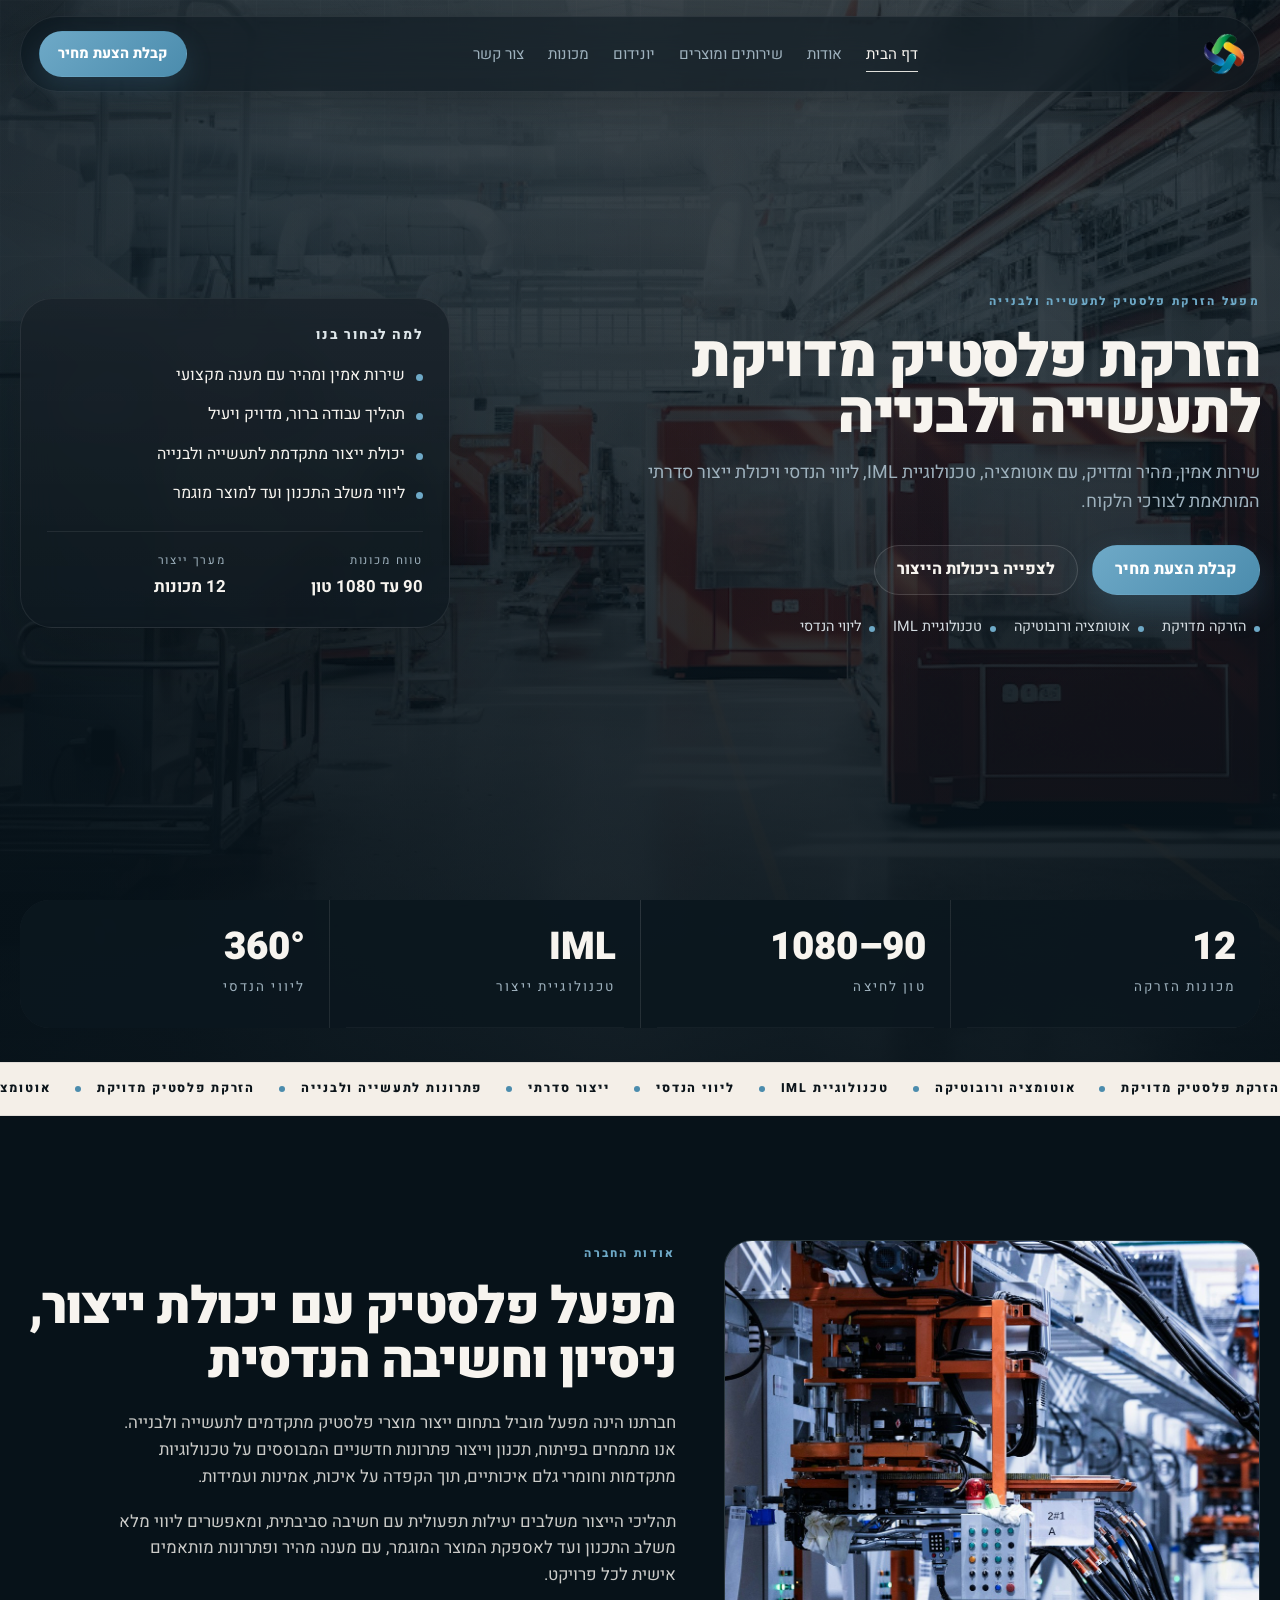
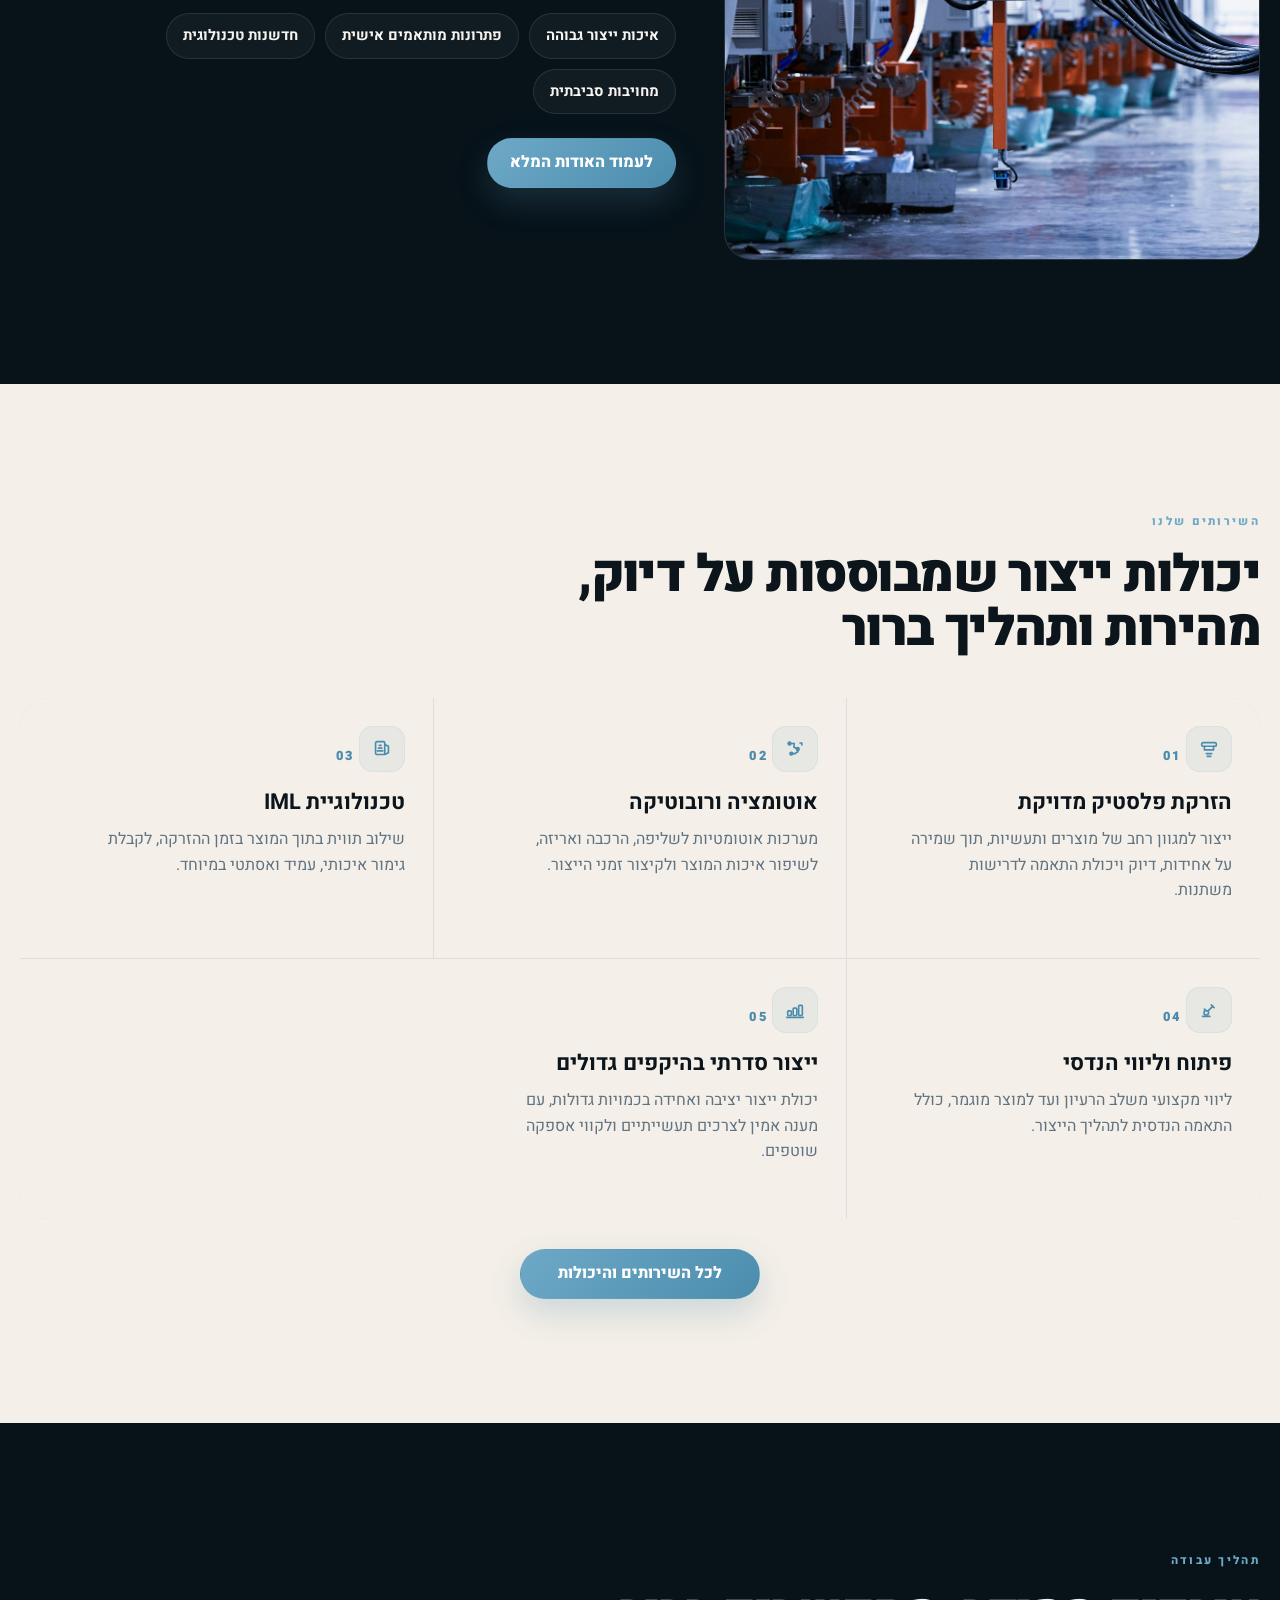
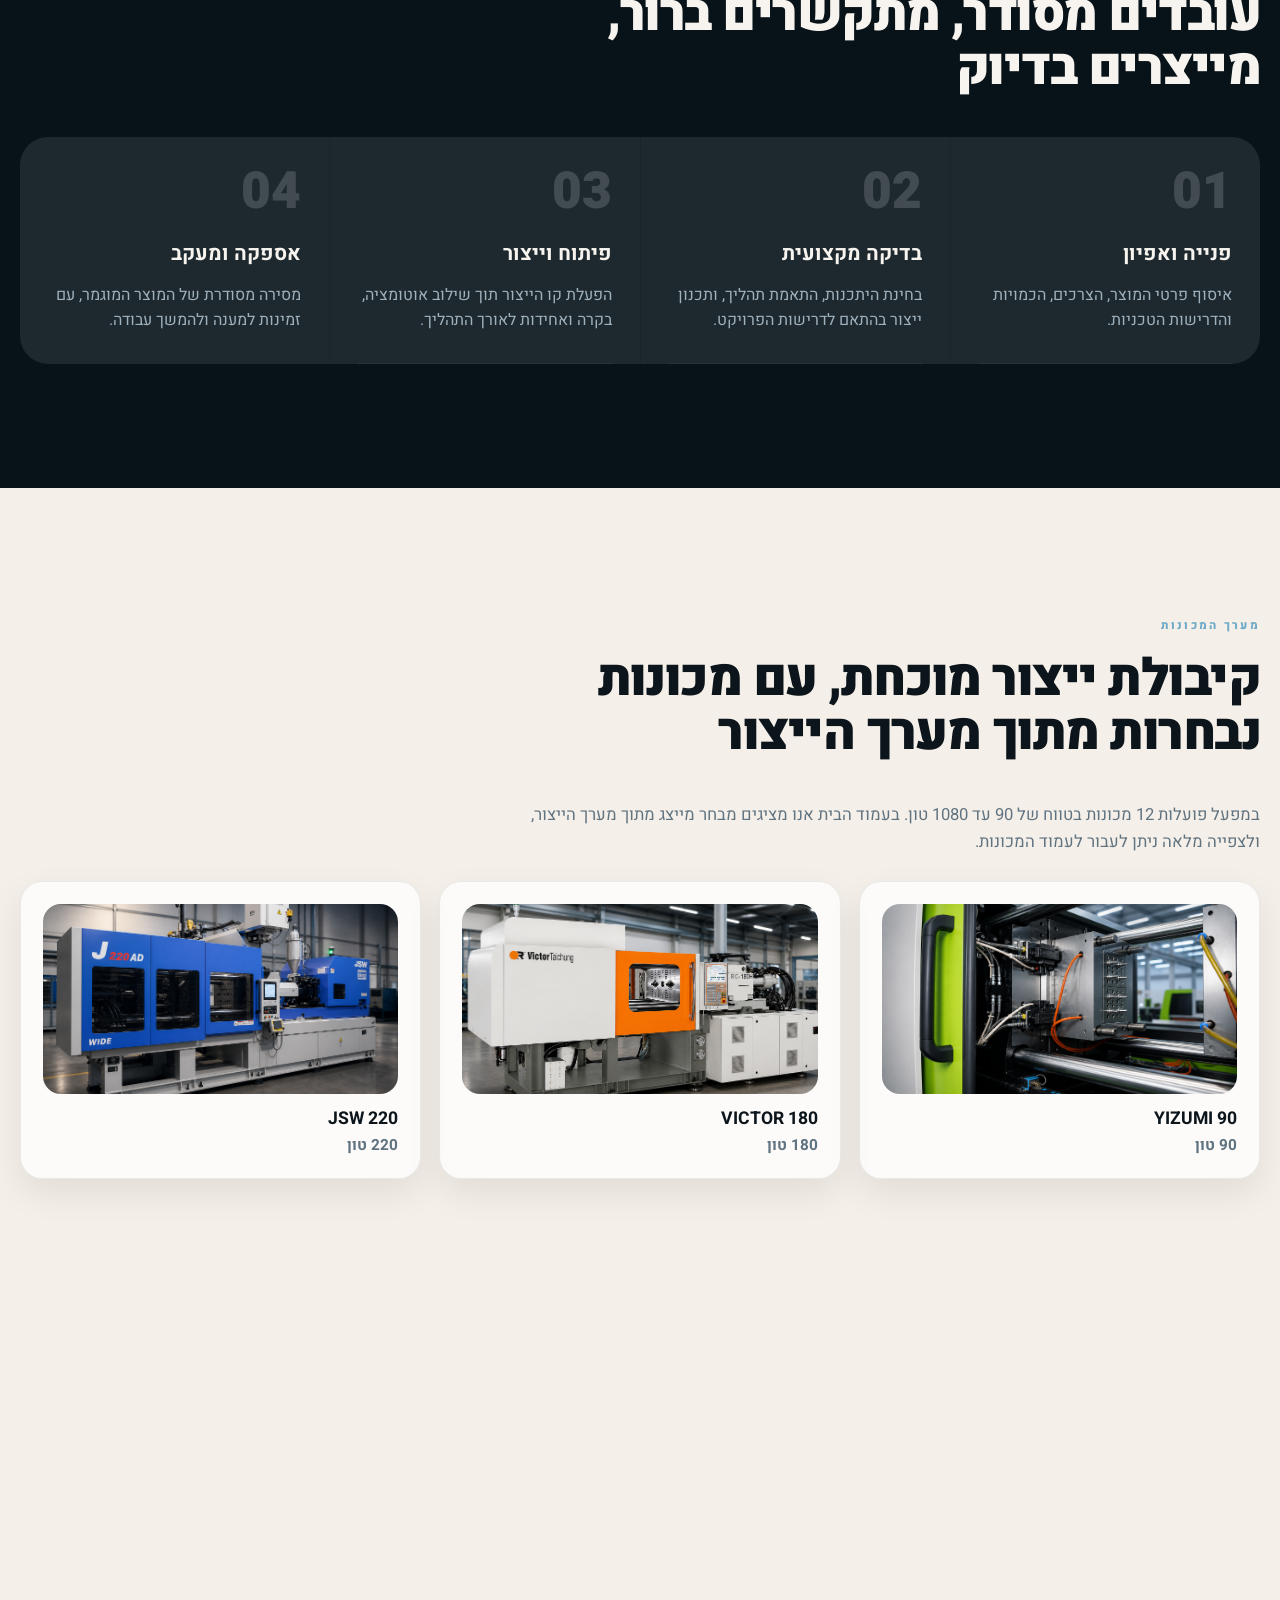
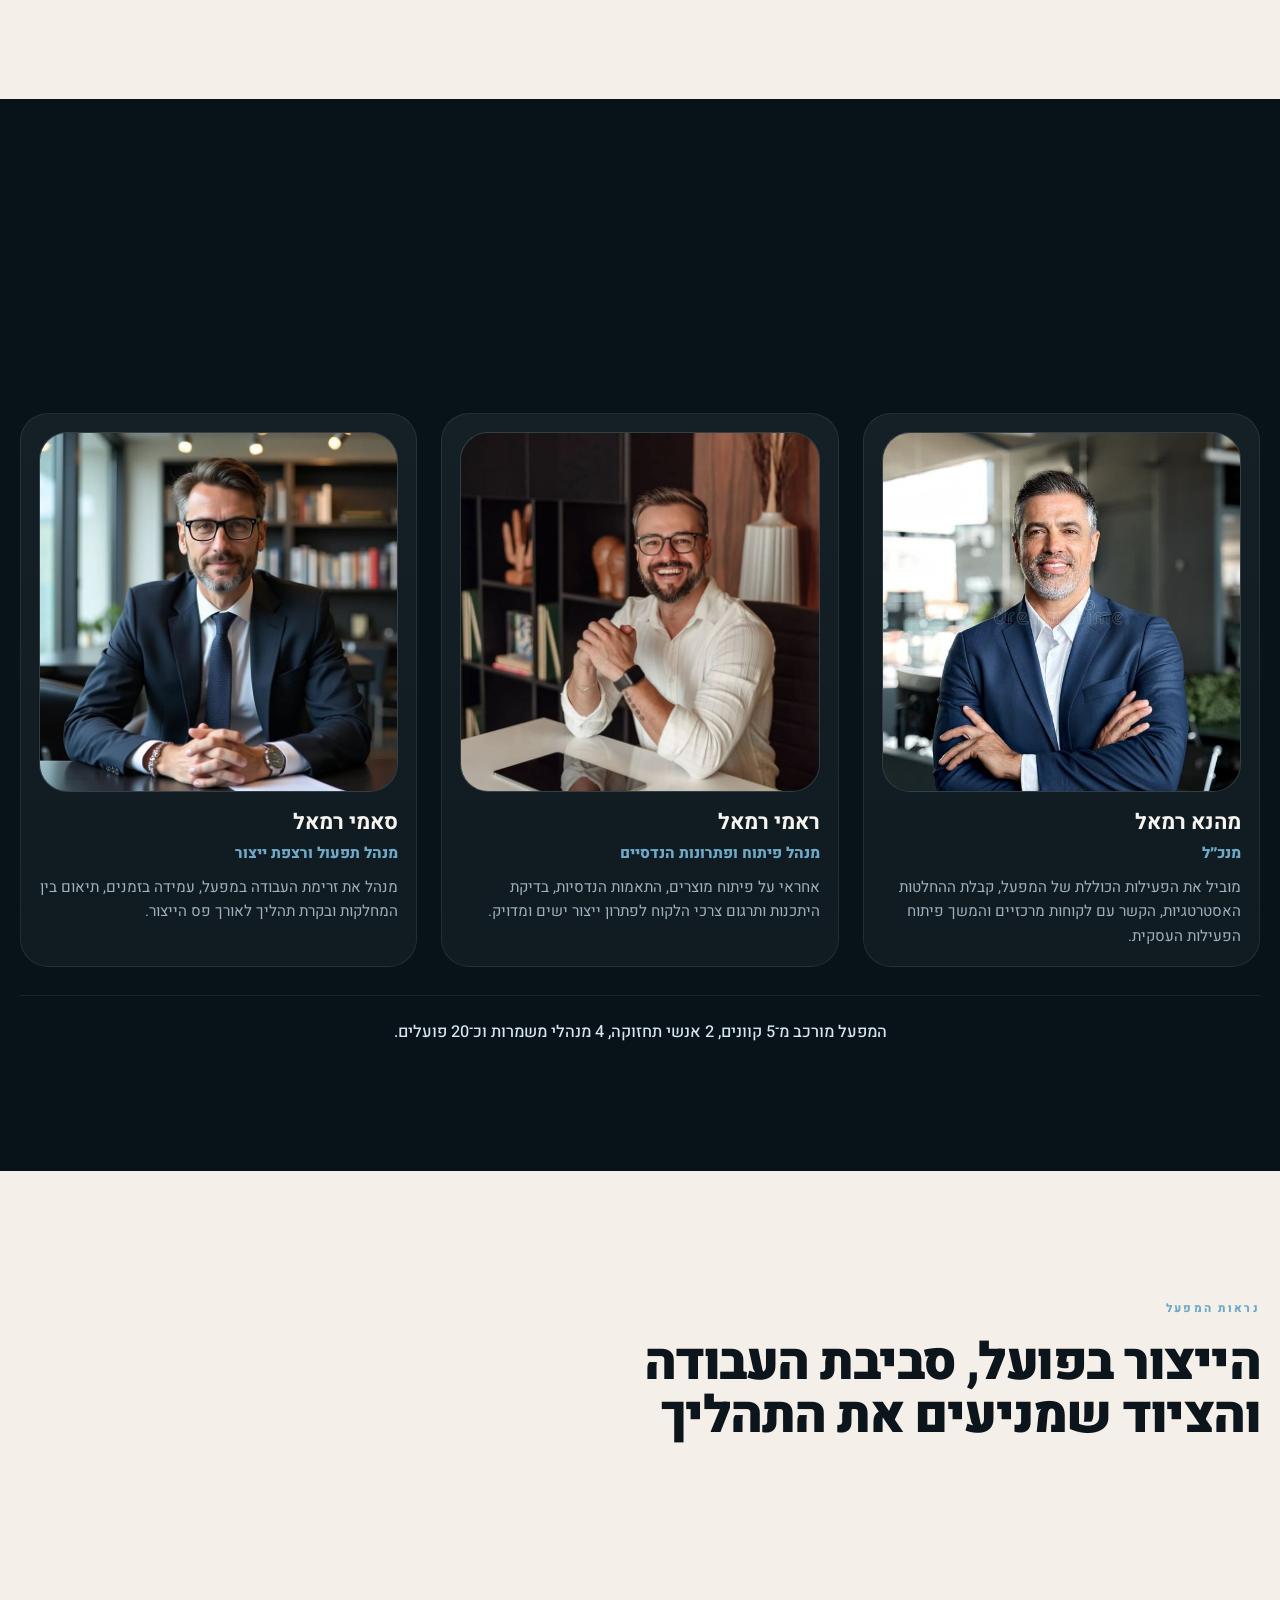
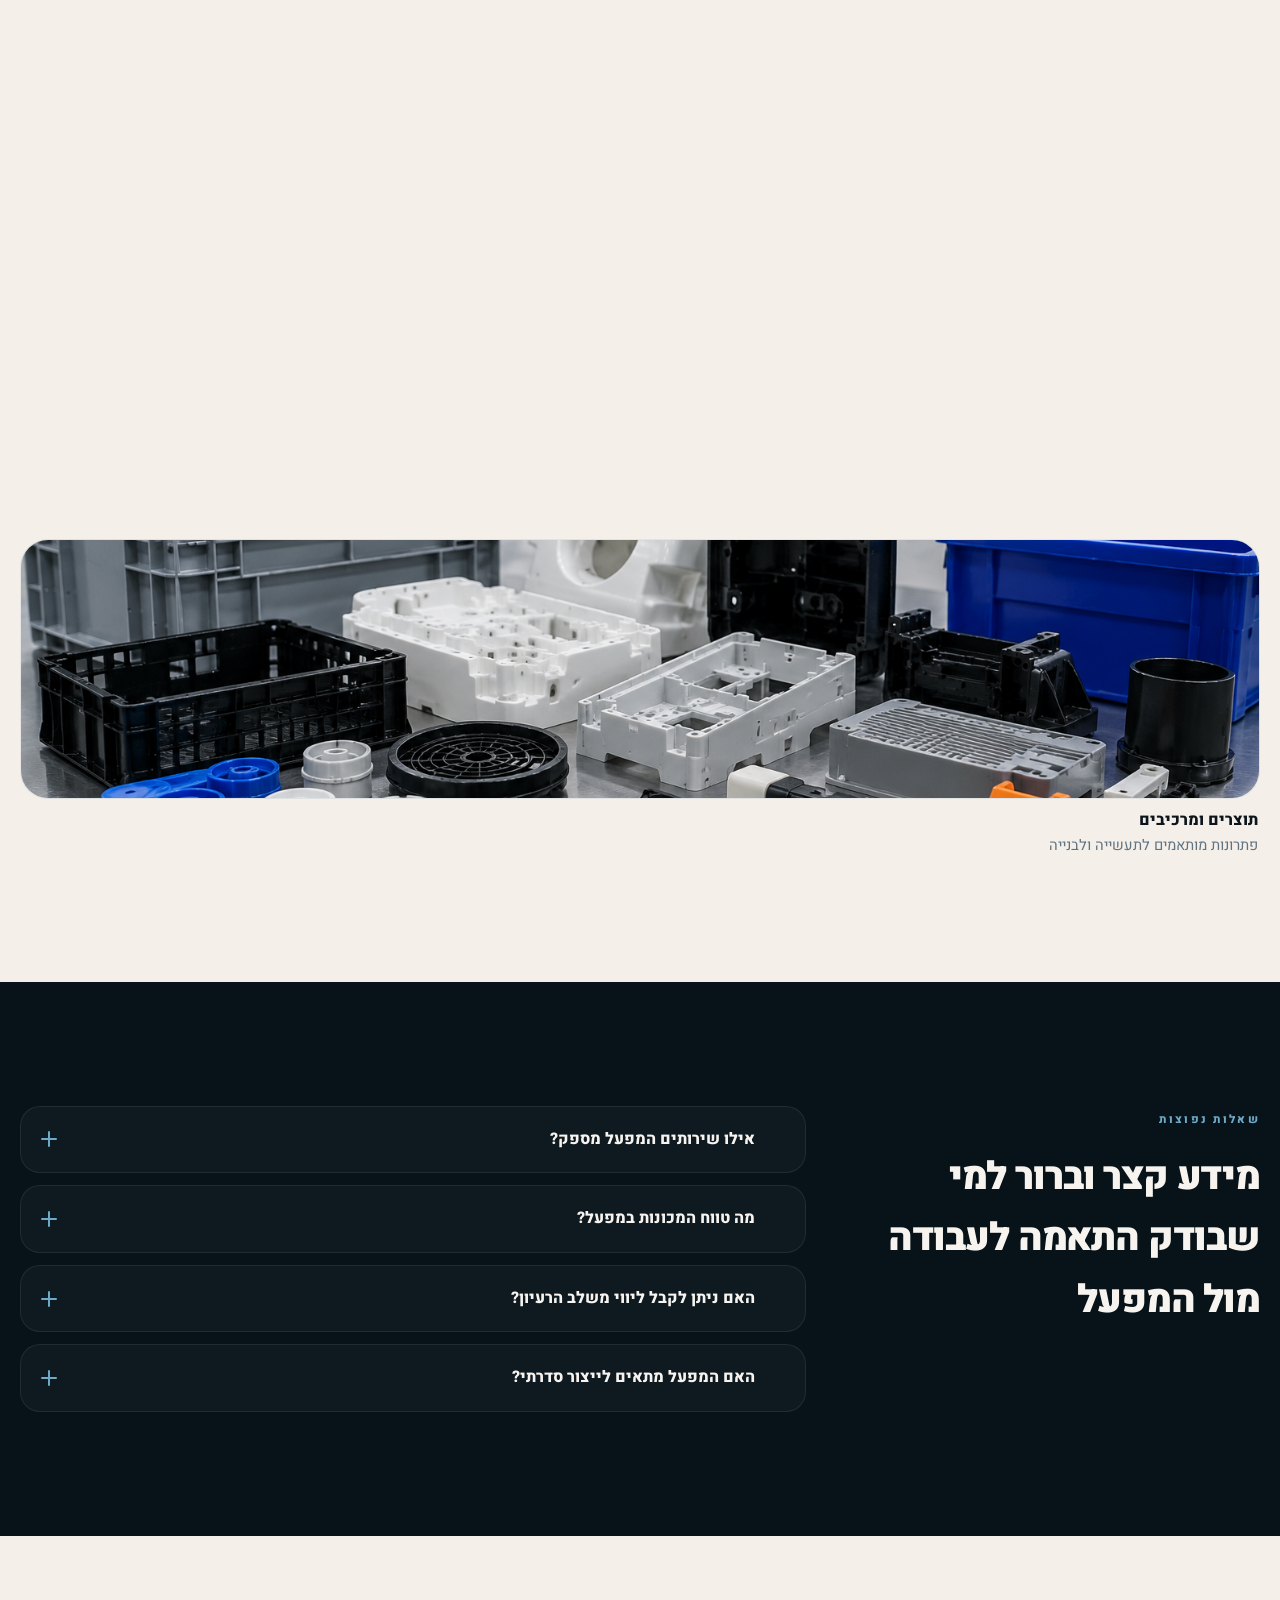
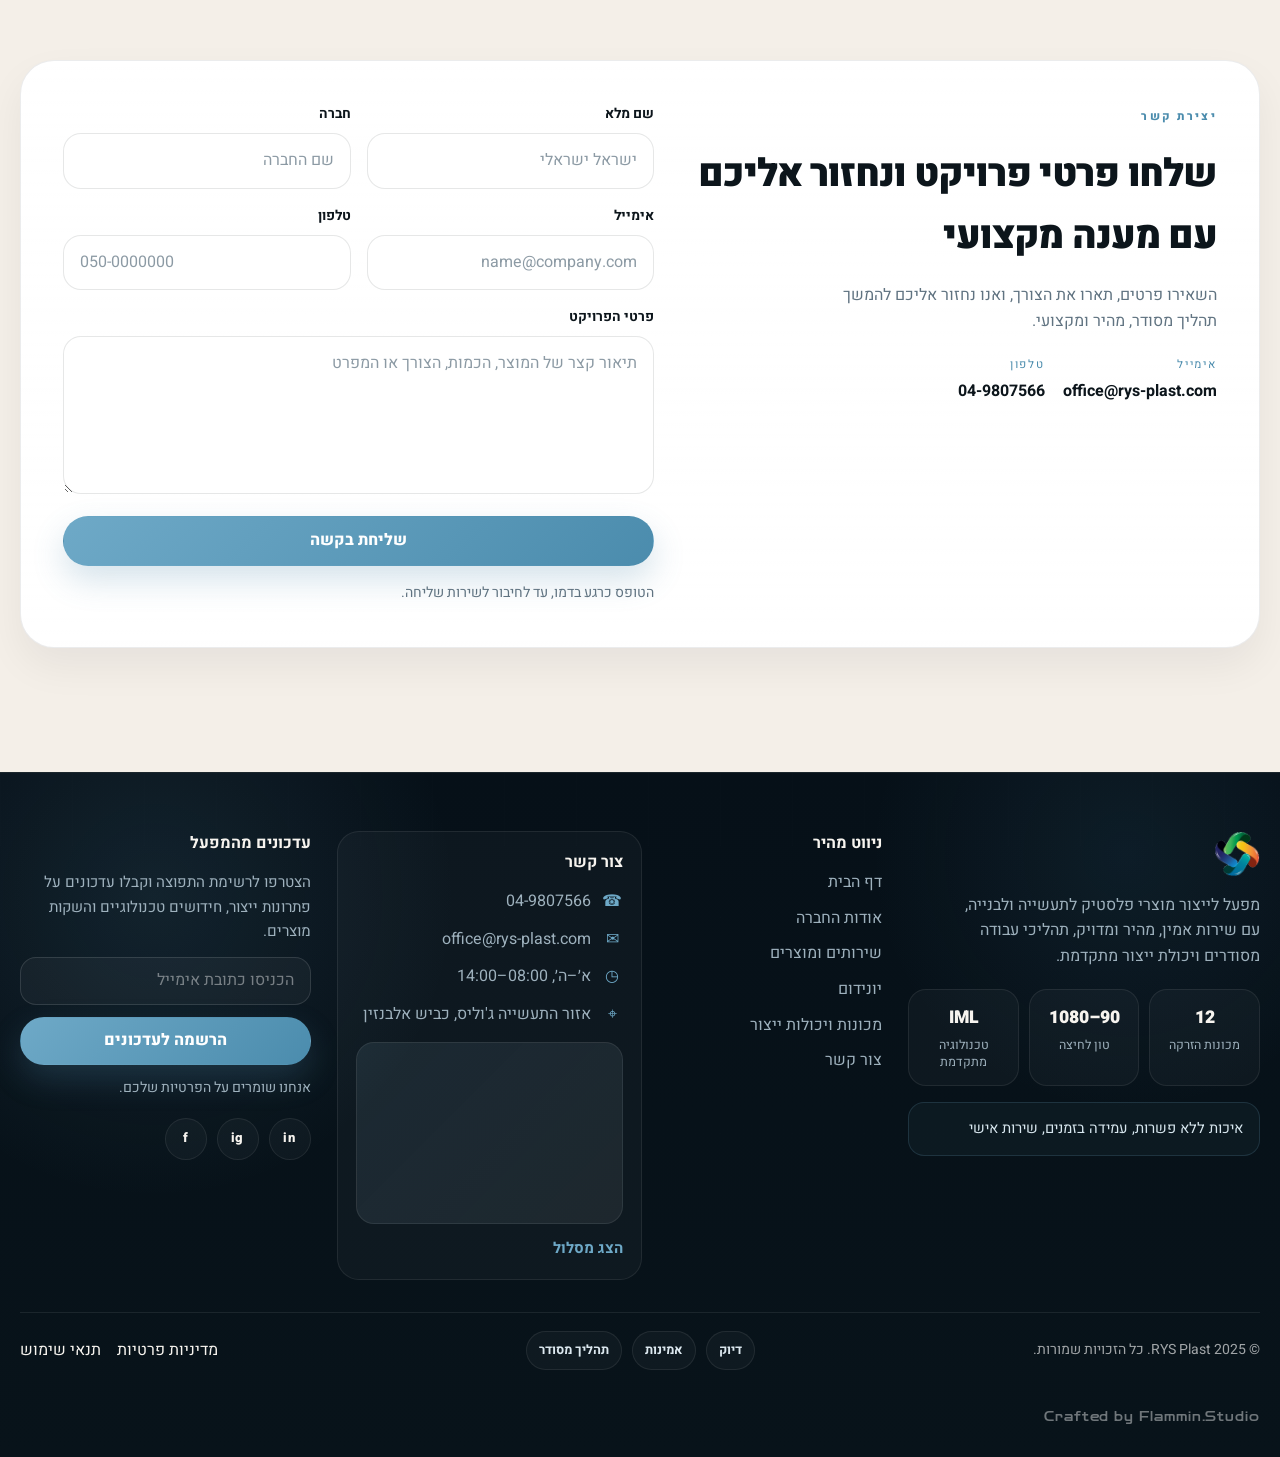
==== index.html @ 813fd988 "Update homepage and assets" ====
<!DOCTYPE html>
<html lang="he" dir="rtl">
  <head>
    <meta charset="UTF-8" />
    <meta name="viewport" content="width=device-width, initial-scale=1.0" />

    <title>RYS Plast | הזרקת פלסטיק מדויקת לתעשייה ולבנייה</title>
    <meta
      name="description"
      content="RYS Plast, מפעל הזרקת פלסטיק לתעשייה ולבנייה. הזרקה מדויקת, אוטומציה, טכנולוגיית IML, ליווי הנדסי וייצור סדרתי עם שירות מהיר ותהליך עבודה ברור."
    />
    <link rel="canonical" href="https://rys-plast.com/" />
    <meta name="robots" content="index,follow" />
    <meta name="theme-color" content="#0d1b24" />

    <meta property="og:type" content="website" />
    <meta property="og:locale" content="he_IL" />
    <meta property="og:site_name" content="RYS Plast" />
    <meta
      property="og:title"
      content="RYS Plast | הזרקת פלסטיק מדויקת לתעשייה ולבנייה"
    />
    <meta
      property="og:description"
      content="מפעל הזרקת פלסטיק לתעשייה ולבנייה עם הזרקה מדויקת, אוטומציה, IML, ליווי הנדסי ויכולת ייצור סדרתי."
    />
    <meta property="og:url" content="https://rys-plast.com/" />
    <meta
      property="og:image"
      content="https://rys-plast.com/assets/og-image.jpg"
    />

    <link rel="preconnect" href="https://fonts.googleapis.com" />
    <link rel="preconnect" href="https://fonts.gstatic.com" crossorigin />
    <link
      href="https://fonts.googleapis.com/css2?family=Heebo:wght@300;400;500;700;800;900&family=Zen+Dots&display=swap"
      rel="stylesheet"
    />

    <link rel="icon" href="assets/Icon.png" type="image/png" />
    <link rel="stylesheet" href="styles.css" />

    <script type="application/ld+json">
      {
        "@context": "https://schema.org",
        "@graph": [
          {
            "@type": "Organization",
            "@id": "https://rys-plast.com/#organization",
            "name": "RYS Plast",
            "url": "https://rys-plast.com/",
            "logo": "https://rys-plast.com/assets/Icon.png",
            "description": "מפעל לייצור מוצרי פלסטיק לתעשייה ולבנייה, עם הזרקת פלסטיק מדויקת, אוטומציה, טכנולוגיית IML, ליווי הנדסי וייצור סדרתי.",
            "address": {
              "@type": "PostalAddress",
              "addressCountry": "IL"
            },
            "areaServed": "IL",
            "email": "info@rys-plast.com",
            "telephone": "+972500000000",
            "knowsAbout": [
              "הזרקת פלסטיק",
              "אוטומציה תעשייתית",
              "רובוטיקה",
              "IML",
              "ליווי הנדסי",
              "ייצור סדרתי"
            ]
          },
          {
            "@type": "WebSite",
            "@id": "https://rys-plast.com/#website",
            "url": "https://rys-plast.com/",
            "name": "RYS Plast",
            "publisher": {
              "@id": "https://rys-plast.com/#organization"
            },
            "inLanguage": "he-IL"
          },
          {
            "@type": "FAQPage",
            "@id": "https://rys-plast.com/#faq",
            "mainEntity": [
              {
                "@type": "Question",
                "name": "אילו שירותים המפעל מספק?",
                "acceptedAnswer": {
                  "@type": "Answer",
                  "text": "המפעל מספק הזרקת פלסטיק מדויקת, אוטומציה ורובוטיקה, טכנולוגיית IML, ליווי ופיתוח הנדסי וייצור סדרתי בהיקפים גדולים."
                }
              },
              {
                "@type": "Question",
                "name": "מה טווח המכונות במפעל?",
                "acceptedAnswer": {
                  "@type": "Answer",
                  "text": "במפעל פועלות 12 מכונות, בטווח של 90 עד 1080 טון."
                }
              },
              {
                "@type": "Question",
                "name": "האם ניתן לקבל ליווי משלב הרעיון ועד למוצר מוגמר?",
                "acceptedAnswer": {
                  "@type": "Answer",
                  "text": "כן, המפעל מציע ליווי ופיתוח הנדסי משלב הרעיון ועד למוצר מוגמר."
                }
              },
              {
                "@type": "Question",
                "name": "האם המפעל מתאים לייצור סדרתי?",
                "acceptedAnswer": {
                  "@type": "Answer",
                  "text": "כן, המפעל ערוך לייצור סדרתי בהיקפים גדולים תוך שמירה על סטנדרט גבוה ואחידות מלאה."
                }
              }
            ]
          }
        ]
      }
    </script>
  </head>

  <body>
    <div class="site-shell">
      <header class="site-header" id="siteHeader">
        <div class="container nav-wrap">
          <nav class="nav" aria-label="ניווט ראשי">
            <a href="/" class="brand" aria-label="RYS Plast דף הבית">
              <img src="assets/Icon.png" alt="RYS Plast" class="brand-logo" />
            </a>

            <div class="nav-desktop">
              <a href="/" class="is-active">דף הבית</a>
              <a href="/about">אודות</a>
              <a href="/services-products">שירותים ומוצרים</a>
              <a href="/unidome">יונידום</a>
              <a href="/machines">מכונות</a>
              <a href="/contact">צור קשר</a>
            </div>

            <div class="nav-actions">
              <a href="#contact" class="btn btn-primary nav-cta"
                >קבלת הצעת מחיר</a
              >

              <button
                class="menu-toggle"
                id="menuToggle"
                type="button"
                aria-label="פתח תפריט"
                aria-expanded="false"
                aria-controls="mobileMenu"
              >
                <span></span>
                <span></span>
              </button>
            </div>
          </nav>

          <div class="mobile-menu" id="mobileMenu">
            <div class="mobile-menu-inner">
              <a href="/" class="is-active">דף הבית</a>
              <a href="/about">אודות</a>
              <a href="/services-products">שירותים ומוצרים</a>
              <a href="/unidome">יונידום</a>
              <a href="/machines">מכונות</a>
              <a href="/contact">צור קשר</a>
              <a href="#contact" class="btn btn-primary mobile-cta"
                >קבלת הצעת מחיר</a
              >
            </div>
          </div>
        </div>
      </header>

      <main>
        <section class="hero" id="hero">
          <div class="hero-bg">
            <img
              src="assets/Red Machinery Precision Factory Floor.png"
              alt="רצפת ייצור במפעל RYS Plast"
              onerror="this.style.display='none'"
            />
            <div class="hero-overlay"></div>
            <div class="hero-grid"></div>
          </div>

          <div class="container hero-content">
            <div class="hero-copy reveal">
              <div class="eyebrow">מפעל הזרקת פלסטיק לתעשייה ולבנייה</div>

              <h1 class="hero-title">
                <span class="hero-title-line hero-title-line-1">
                  הזרקת פלסטיק <span class="hero-title-word">מדויקת</span>
                </span>
                <span class="hero-title-line hero-title-line-2"
                  >לתעשייה ולבנייה</span
                >
              </h1>

              <p class="hero-lead">
                שירות אמין, מהיר ומדויק, עם אוטומציה, טכנולוגיית IML, ליווי
                הנדסי ויכולת ייצור סדרתי המותאמת לצורכי הלקוח.
              </p>

              <div class="hero-actions">
                <a href="#contact" class="btn btn-primary">קבלת הצעת מחיר</a>
                <a href="/services-products" class="btn btn-secondary"
                  >לצפייה ביכולות הייצור</a
                >
              </div>

              <div class="hero-micro">
                <span>הזרקה מדויקת</span>
                <span>אוטומציה ורובוטיקה</span>
                <span>טכנולוגיית IML</span>
                <span>ליווי הנדסי</span>
              </div>
            </div>

            <div class="hero-panel reveal">
              <div class="hero-card">
                <div class="hero-card-label">למה לבחור בנו</div>

                <ul class="hero-points">
                  <li>שירות אמין ומהיר עם מענה מקצועי</li>
                  <li>תהליך עבודה ברור, מדויק ויעיל</li>
                  <li>יכולת ייצור מתקדמת לתעשייה ולבנייה</li>
                  <li>ליווי משלב התכנון ועד למוצר מוגמר</li>
                </ul>

                <div class="hero-card-footer">
                  <div>
                    <span class="mini-label">טווח מכונות</span>
                    <strong>90 עד 1080 טון</strong>
                  </div>
                  <div>
                    <span class="mini-label">מערך ייצור</span>
                    <strong>12 מכונות</strong>
                  </div>
                </div>
              </div>
            </div>
          </div>

          <div class="hero-stats">
            <div class="container">
              <div class="stats-grid">
                <article class="stat-card reveal">
                  <strong data-count="12">12</strong>
                  <span>מכונות הזרקה</span>
                </article>

                <article class="stat-card reveal">
                  <strong>90–1080</strong>
                  <span>טון לחיצה</span>
                </article>

                <article class="stat-card reveal">
                  <strong>IML</strong>
                  <span>טכנולוגיית ייצור</span>
                </article>

                <article class="stat-card reveal">
                  <strong>360°</strong>
                  <span>ליווי הנדסי</span>
                </article>
              </div>
            </div>
          </div>
        </section>

        <section class="trust-ribbon" aria-label="תחומי מומחיות">
          <div class="trust-track">
            <span>הזרקת פלסטיק מדויקת</span>
            <span>אוטומציה ורובוטיקה</span>
            <span>טכנולוגיית IML</span>
            <span>ליווי הנדסי</span>
            <span>ייצור סדרתי</span>
            <span>פתרונות לתעשייה ולבנייה</span>
            <span>הזרקת פלסטיק מדויקת</span>
            <span>אוטומציה ורובוטיקה</span>
            <span>טכנולוגיית IML</span>
            <span>ליווי הנדסי</span>
            <span>ייצור סדרתי</span>
            <span>פתרונות לתעשייה ולבנייה</span>
          </div>
        </section>

        <section class="section section-dark" id="about">
          <div class="container">
            <div class="about-layout">
              <div class="about-media reveal">
                <div class="media-frame about-frame">
                  <img
                    src="assets/homa-appliances-ERXFD4jLpJc-unsplash.jpg"
                    alt="קו ייצור במפעל RYS Plast"
                    onerror="this.style.display='none'"
                  />
                </div>
              </div>

              <div class="about-content">
                <div class="section-head reveal">
                  <span class="eyebrow">אודות החברה</span>
                  <h2>מפעל פלסטיק עם יכולת ייצור, ניסיון וחשיבה הנדסית</h2>
                </div>

                <div class="about-copy reveal">
                  <p>
                    חברתנו הינה מפעל מוביל בתחום ייצור מוצרי פלסטיק מתקדמים
                    לתעשייה ולבנייה. אנו מתמחים בפיתוח, תכנון וייצור פתרונות
                    חדשניים המבוססים על טכנולוגיות מתקדמות וחומרי גלם איכותיים,
                    תוך הקפדה על איכות, אמינות ועמידות.
                  </p>

                  <p>
                    תהליכי הייצור משלבים יעילות תפעולית עם חשיבה סביבתית,
                    ומאפשרים ליווי מלא משלב התכנון ועד לאספקת המוצר המוגמר, עם
                    מענה מהיר ופתרונות מותאמים אישית לכל פרויקט.
                  </p>

                  <div class="about-values">
                    <div class="chip">איכות ייצור גבוהה</div>
                    <div class="chip">פתרונות מותאמים אישית</div>
                    <div class="chip">חדשנות טכנולוגית</div>
                    <div class="chip">מחויבות סביבתית</div>
                  </div>

                  <div class="about-cta">
                    <a href="/about" class="btn btn-primary"
                      >לעמוד האודות המלא</a
                    >
                  </div>
                </div>
              </div>
            </div>
          </div>
        </section>

        <section class="section section-light" id="services">
          <div class="container">
            <div class="section-head reveal">
              <span class="eyebrow">השירותים שלנו</span>
              <h2>יכולות ייצור שמבוססות על דיוק, מהירות ותהליך ברור</h2>
            </div>

            <div class="cards-grid services-grid">
              <article class="feature-card reveal">
                <div class="feature-icon" aria-hidden="true">
                  <svg
                    viewBox="0 0 24 24"
                    fill="none"
                    stroke="currentColor"
                    stroke-width="1.8"
                    stroke-linecap="round"
                    stroke-linejoin="round"
                  >
                    <rect x="4" y="5" width="16" height="4" rx="1.5" />
                    <path d="M7 9v4" />
                    <path d="M17 9v4" />
                    <path d="M8 13h8" />
                    <path d="M9 17h6" />
                    <path d="M10 20h4" />
                  </svg>
                </div>
                <span class="feature-index">01</span>
                <h3>הזרקת פלסטיק מדויקת</h3>
                <p>
                  ייצור למגוון רחב של מוצרים ותעשיות, תוך שמירה על אחידות, דיוק
                  ויכולת התאמה לדרישות משתנות.
                </p>
              </article>

              <article class="feature-card reveal">
                <div class="feature-icon" aria-hidden="true">
                  <svg
                    viewBox="0 0 24 24"
                    fill="none"
                    stroke="currentColor"
                    stroke-width="1.8"
                    stroke-linecap="round"
                    stroke-linejoin="round"
                  >
                    <path d="M6 6h5" />
                    <path d="M11 6v4" />
                    <path d="M11 10l4 2" />
                    <path d="M15 12v3" />
                    <path d="M15 15l-3 2" />
                    <path d="M12 17H8" />
                    <circle cx="6" cy="6" r="1.5" />
                    <circle cx="15" cy="12" r="1.5" />
                    <circle cx="8" cy="17" r="1.5" />
                    <path d="M17.5 5.5h2v2" />
                  </svg>
                </div>
                <span class="feature-index">02</span>
                <h3>אוטומציה ורובוטיקה</h3>
                <p>
                  מערכות אוטומטיות לשליפה, הרכבה ואריזה, לשיפור איכות המוצר
                  ולקיצור זמני הייצור.
                </p>
              </article>

              <article class="feature-card reveal">
                <div class="feature-icon" aria-hidden="true">
                  <svg
                    viewBox="0 0 24 24"
                    fill="none"
                    stroke="currentColor"
                    stroke-width="1.8"
                    stroke-linecap="round"
                    stroke-linejoin="round"
                  >
                    <rect x="5" y="4" width="10" height="14" rx="1.5" />
                    <path d="M9 8h2" />
                    <path d="M8 11h4" />
                    <path d="M7 14h6" />
                    <path d="M15 7l4 2v7l-4 2" />
                  </svg>
                </div>
                <span class="feature-index">03</span>
                <h3>טכנולוגיית IML</h3>
                <p>
                  שילוב תווית בתוך המוצר בזמן ההזרקה, לקבלת גימור איכותי, עמיד
                  ואסתטי במיוחד.
                </p>
              </article>

              <article class="feature-card reveal">
                <div class="feature-icon" aria-hidden="true">
                  <svg
                    viewBox="0 0 24 24"
                    fill="none"
                    stroke="currentColor"
                    stroke-width="1.8"
                    stroke-linecap="round"
                    stroke-linejoin="round"
                  >
                    <circle cx="9" cy="15" r="2.5" />
                    <path d="M11 13l5-5" />
                    <path d="M14.5 6.5l3 3" />
                    <path d="M5 19h8" />
                    <path d="M7 11l2 2" />
                  </svg>
                </div>
                <span class="feature-index">04</span>
                <h3>פיתוח וליווי הנדסי</h3>
                <p>
                  ליווי מקצועי משלב הרעיון ועד למוצר מוגמר, כולל התאמה הנדסית
                  לתהליך הייצור.
                </p>
              </article>

              <article class="feature-card feature-card-wide reveal">
                <div class="feature-icon" aria-hidden="true">
                  <svg
                    viewBox="0 0 24 24"
                    fill="none"
                    stroke="currentColor"
                    stroke-width="1.8"
                    stroke-linecap="round"
                    stroke-linejoin="round"
                  >
                    <rect x="4" y="13" width="4" height="5" rx="1" />
                    <rect x="10" y="10" width="4" height="8" rx="1" />
                    <rect x="16" y="7" width="4" height="11" rx="1" />
                    <path d="M3 20h18" />
                  </svg>
                </div>
                <span class="feature-index">05</span>
                <h3>ייצור סדרתי בהיקפים גדולים</h3>
                <p>
                  יכולת ייצור יציבה ואחידה בכמויות גדולות, עם מענה אמין לצרכים
                  תעשייתיים ולקווי אספקה שוטפים.
                </p>
              </article>
            </div>

            <div class="section-cta reveal">
              <a href="/services-products" class="btn btn-primary"
                >לכל השירותים והיכולות</a
              >
            </div>
          </div>
        </section>

        <section class="section section-dark" id="process">
          <div class="container">
            <div class="section-head reveal">
              <span class="eyebrow">תהליך עבודה</span>
              <h2>עובדים מסודר, מתקשרים ברור, מייצרים בדיוק</h2>
            </div>

            <div class="process-grid">
              <article class="process-card reveal">
                <span class="process-num">01</span>
                <h3>פנייה ואפיון</h3>
                <p>איסוף פרטי המוצר, הצרכים, הכמויות והדרישות הטכניות.</p>
              </article>

              <article class="process-card reveal">
                <span class="process-num">02</span>
                <h3>בדיקה מקצועית</h3>
                <p>
                  בחינת היתכנות, התאמת תהליך, ותכנון ייצור בהתאם לדרישות
                  הפרויקט.
                </p>
              </article>

              <article class="process-card reveal">
                <span class="process-num">03</span>
                <h3>פיתוח וייצור</h3>
                <p>
                  הפעלת קו הייצור תוך שילוב אוטומציה, בקרה ואחידות לאורך התהליך.
                </p>
              </article>

              <article class="process-card reveal">
                <span class="process-num">04</span>
                <h3>אספקה ומעקב</h3>
                <p>
                  מסירה מסודרת של המוצר המוגמר, עם זמינות למענה ולהמשך עבודה.
                </p>
              </article>
            </div>
          </div>
        </section>

        <section class="section section-light" id="machines">
          <div class="container">
            <div class="section-head reveal">
              <span class="eyebrow">מערך המכונות</span>
              <h2>קיבולת ייצור מוכחת, עם מכונות נבחרות מתוך מערך הייצור</h2>
            </div>

            <div class="machine-intro reveal">
              <p>
                במפעל פועלות 12 מכונות בטווח של 90 עד 1080 טון. בעמוד הבית אנו
                מציגים מבחר מייצג מתוך מערך הייצור, ולצפייה מלאה ניתן לעבור
                לעמוד המכונות.
              </p>
            </div>

            <div class="machine-grid machine-grid-featured">
              <article class="machine-card reveal">
                <div class="machine-media">
                  <img
                    src="assets/machines/YIZUMI-90.png"
                    alt="מכונת YIZUMI 90"
                    onerror="this.style.display='none'"
                  />
                </div>
                <div class="machine-card-body">
                  <strong>YIZUMI 90</strong>
                  <span>90 טון</span>
                </div>
              </article>

              <article class="machine-card reveal">
                <div class="machine-media">
                  <img
                    src="assets/machines/VICTOR-180.png"
                    alt="מכונת VICTOR 180"
                    onerror="this.style.display='none'"
                  />
                </div>
                <div class="machine-card-body">
                  <strong>VICTOR 180</strong>
                  <span>180 טון</span>
                </div>
              </article>

              <article class="machine-card reveal">
                <div class="machine-media">
                  <img
                    src="assets/machines/JSW-220.png"
                    alt="מכונת JSW 220"
                    onerror="this.style.display='none'"
                  />
                </div>
                <div class="machine-card-body">
                  <strong>JSW 220</strong>
                  <span>220 טון</span>
                </div>
              </article>

              <article class="machine-card reveal">
                <div class="machine-media">
                  <img
                    src="assets/machines/HAITIAN-320.png"
                    alt="מכונת HAITIAN 320"
                    onerror="this.style.display='none'"
                  />
                </div>
                <div class="machine-card-body">
                  <strong>HAITIAN 320</strong>
                  <span>320 טון</span>
                </div>
              </article>

              <article class="machine-card reveal">
                <div class="machine-media">
                  <img
                    src="assets/machines/HAITIAN-550.png"
                    alt="מכונת HAITIAN 550"
                    onerror="this.style.display='none'"
                  />
                </div>
                <div class="machine-card-body">
                  <strong>HAITIAN 550</strong>
                  <span>550 טון</span>
                </div>
              </article>

              <article class="machine-card reveal">
                <div class="machine-media">
                  <img
                    src="assets/machines/HAITIAN-1080.png"
                    alt="מכונת HAITIAN 1080"
                    onerror="this.style.display='none'"
                  />
                </div>
                <div class="machine-card-body">
                  <strong>HAITIAN 1080</strong>
                  <span>1080 טון</span>
                </div>
              </article>
            </div>

            <div class="section-cta reveal">
              <a href="/machines" class="btn btn-primary"
                >לצפייה בכל מערך המכונות</a
              >
            </div>
          </div>
        </section>

        <section class="section section-dark" id="management">
          <div class="container">
            <div class="section-head reveal">
              <span class="eyebrow">הנהלה ואנשי מפתח</span>
              <h2>הצוות שמוביל את הייצור, הפיתוח והשירות מול הלקוחות</h2>
            </div>

            <div class="management-grid management-grid-refined">
              <article class="profile-card-refined reveal">
                <div class="media-frame profile-frame">
                  <img
                    src="assets/ceo.jpg"
                    alt="מהנא רמאל"
                    onerror="this.style.display='none'"
                  />
                </div>

                <div class="profile-meta">
                  <h3>מהנא רמאל</h3>
                  <span class="profile-role">מנכ״ל</span>
                  <p>
                    מוביל את הפעילות הכוללת של המפעל, קבלת ההחלטות האסטרטגיות,
                    הקשר עם לקוחות מרכזיים והמשך פיתוח הפעילות העסקית.
                  </p>
                </div>
              </article>

              <article class="profile-card-refined reveal">
                <div class="media-frame profile-frame">
                  <img
                    src="assets/cto.jpg"
                    alt="ראמי רמאל"
                    onerror="this.style.display='none'"
                  />
                </div>

                <div class="profile-meta">
                  <h3>ראמי רמאל</h3>
                  <span class="profile-role">מנהל פיתוח ופתרונות הנדסיים</span>
                  <p>
                    אחראי על פיתוח מוצרים, התאמות הנדסיות, בדיקת היתכנות ותרגום
                    צרכי הלקוח לפתרון ייצור ישים ומדויק.
                  </p>
                </div>
              </article>

              <article class="profile-card-refined reveal">
                <div class="media-frame profile-frame">
                  <img
                    src="assets/cfo.jpg"
                    alt="סאמי רמאל"
                    onerror="this.style.display='none'"
                  />
                </div>

                <div class="profile-meta">
                  <h3>סאמי רמאל</h3>
                  <span class="profile-role">מנהל תפעול ורצפת ייצור</span>
                  <p>
                    מנהל את זרימת העבודה במפעל, עמידה בזמנים, תיאום בין המחלקות
                    ובקרת תהליך לאורך פס הייצור.
                  </p>
                </div>
              </article>
            </div>
            <div class="management-summary reveal">
              <p>
                המפעל מורכב מ־5 קוונים, 2 אנשי תחזוקה, 4 מנהלי משמרות וכ־20
                פועלים.
              </p>
            </div>
          </div>
        </section>

        <section class="section section-light" id="gallery">
          <div class="container">
            <div class="section-head reveal">
              <span class="eyebrow">נראות המפעל</span>
              <h2>הייצור בפועל, סביבת העבודה והציוד שמניעים את התהליך</h2>
            </div>

            <div class="gallery-grid-refined">
              <article class="gallery-card gallery-card-large reveal">
                <div class="media-frame gallery-frame">
                  <img
                    src="assets/factory-floor.jpg"
                    alt="רצפת הייצור במפעל"
                    onerror="this.style.display='none'"
                  />
                </div>
                <div class="gallery-caption">
                  <strong>רצפת הייצור</strong>
                  <span>סביבת עבודה מסודרת, נקייה ויעילה</span>
                </div>
              </article>

              <article class="gallery-card reveal">
                <div class="media-frame gallery-frame">
                  <img
                    src="assets/injection-mach.png"
                    alt="מכונת הזרקה בפעולה"
                    onerror="this.style.display='none'"
                  />
                </div>
                <div class="gallery-caption">
                  <strong>מכונות הזרקה</strong>
                  <span>דיוק תפעולי ויציבות לאורך התהליך</span>
                </div>
              </article>

              <article class="gallery-card reveal">
                <div class="media-frame gallery-frame">
                  <img
                    src="assets/Autom&Robo.png"
                    alt="אוטומציה ורובוטיקה"
                    onerror="this.style.display='none'"
                  />
                </div>
                <div class="gallery-caption">
                  <strong>אוטומציה ורובוטיקה</strong>
                  <span>ייעול תהליך הייצור ושמירה על אחידות</span>
                </div>
              </article>

              <article class="gallery-card gallery-card-wide reveal">
                <div class="media-frame gallery-frame">
                  <img
                    src="assets/products.png"
                    alt="מוצרים ותוצרים מוגמרים"
                    onerror="this.style.display='none'"
                  />
                </div>
                <div class="gallery-caption">
                  <strong>תוצרים ומרכיבים</strong>
                  <span>פתרונות מותאמים לתעשייה ולבנייה</span>
                </div>
              </article>
            </div>
          </div>
        </section>

        <section class="section section-dark" id="faq">
          <div class="container">
            <div class="faq-layout">
              <div class="faq-intro reveal">
                <span class="eyebrow">שאלות נפוצות</span>
                <h2>מידע קצר וברור למי שבודק התאמה לעבודה מול המפעל</h2>
              </div>

              <div class="faq-list">
                <details class="faq-item reveal">
                  <summary>אילו שירותים המפעל מספק?</summary>
                  <p>
                    הזרקת פלסטיק מדויקת, אוטומציה ורובוטיקה, טכנולוגיית IML,
                    פיתוח וליווי הנדסי וייצור סדרתי בהיקפים גדולים.
                  </p>
                </details>

                <details class="faq-item reveal">
                  <summary>מה טווח המכונות במפעל?</summary>
                  <p>במפעל פועלות 12 מכונות בטווח של 90 עד 1080 טון.</p>
                </details>

                <details class="faq-item reveal">
                  <summary>האם ניתן לקבל ליווי משלב הרעיון?</summary>
                  <p>
                    כן, המפעל מלווה את הלקוחות משלב התכנון ועד למוצר המוגמר.
                  </p>
                </details>

                <details class="faq-item reveal">
                  <summary>האם המפעל מתאים לייצור סדרתי?</summary>
                  <p>
                    כן, המפעל ערוך לייצור סדרתי בהיקפים גדולים תוך שמירה על
                    אחידות וסטנדרט גבוה.
                  </p>
                </details>
              </div>
            </div>
          </div>
        </section>

        <section class="section section-light" id="contact">
          <div class="container">
            <div class="contact-box reveal">
              <div class="contact-copy">
                <span class="eyebrow">יצירת קשר</span>
                <h2>שלחו פרטי פרויקט ונחזור אליכם עם מענה מקצועי</h2>
                <p>
                  השאירו פרטים, תארו את הצורך, ואנו נחזור אליכם להמשך תהליך
                  מסודר, מהיר ומקצועי.
                </p>

                <div class="contact-meta">
                  <div>
                    <span class="mini-label">אימייל</span>
                    <strong>office@rys-plast.com</strong>
                  </div>
                  <div>
                    <span class="mini-label">טלפון</span>
                    <strong>04-9807566</strong>
                  </div>
                </div>
              </div>

              <form class="contact-form" id="contactForm">
                <div class="field-row">
                  <div class="field">
                    <label for="name">שם מלא</label>
                    <input
                      id="name"
                      name="name"
                      type="text"
                      placeholder="ישראל ישראלי"
                      required
                    />
                  </div>

                  <div class="field">
                    <label for="company">חברה</label>
                    <input
                      id="company"
                      name="company"
                      type="text"
                      placeholder="שם החברה"
                    />
                  </div>
                </div>

                <div class="field-row">
                  <div class="field">
                    <label for="email">אימייל</label>
                    <input
                      id="email"
                      name="email"
                      type="email"
                      placeholder="name@company.com"
                      required
                    />
                  </div>

                  <div class="field">
                    <label for="phone">טלפון</label>
                    <input
                      id="phone"
                      name="phone"
                      type="tel"
                      placeholder="050-0000000"
                    />
                  </div>
                </div>

                <div class="field">
                  <label for="message">פרטי הפרויקט</label>
                  <textarea
                    id="message"
                    name="message"
                    rows="5"
                    placeholder="תיאור קצר של המוצר, הכמות, הצורך או המפרט"
                  ></textarea>
                </div>

                <button type="submit" class="btn btn-primary submit-btn">
                  שליחת בקשה
                </button>

                <p class="form-note">
                  הטופס כרגע בדמו, עד לחיבור לשירות שליחה.
                </p>
                <p class="form-success" id="formSuccess" hidden>
                  הבקשה התקבלה בהצלחה.
                </p>
              </form>
            </div>
          </div>
        </section>
      </main>

      <footer class="site-footer">
        <div class="container footer-top">
          <div class="footer-brand-block">
            <img src="assets/Icon.png" alt="RYS Plast" class="footer-logo" />

            <p class="footer-brand-text">
              מפעל לייצור מוצרי פלסטיק לתעשייה ולבנייה, עם שירות אמין, מהיר
              ומדויק, תהליכי עבודה מסודרים ויכולת ייצור מתקדמת.
            </p>

            <div class="footer-trust-strip">
              <div class="footer-trust-item">
                <strong>12</strong>
                <span>מכונות הזרקה</span>
              </div>
              <div class="footer-trust-item">
                <strong>90–1080</strong>
                <span>טון לחיצה</span>
              </div>
              <div class="footer-trust-item">
                <strong>IML</strong>
                <span>טכנולוגיה מתקדמת</span>
              </div>
            </div>

            <div class="footer-trust-note">
              איכות ללא פשרות, עמידה בזמנים, שירות אישי
            </div>
          </div>

          <div class="footer-col footer-nav-col">
            <h3>ניווט מהיר</h3>
            <a href="/">דף הבית</a>
            <a href="/about">אודות החברה</a>
            <a href="/services-products">שירותים ומוצרים</a>
            <a href="/unidome">יונידום</a>
            <a href="/machines">מכונות ויכולות ייצור</a>
            <a href="/contact">צור קשר</a>
          </div>

          <div class="footer-contact-card">
            <h3>צור קשר</h3>

            <a href="tel:049807566" class="footer-contact-line">
              <span class="footer-contact-icon">☎</span>
              <span>04-9807566</span>
            </a>

            <a href="mailto:info@rys-plast.com" class="footer-contact-line">
              <span class="footer-contact-icon">✉</span>
              <span>office@rys-plast.com</span>
            </a>

            <div class="footer-contact-line">
              <span class="footer-contact-icon">◷</span>
              <span>א׳–ה׳, 08:00–14:00</span>
            </div>

            <div class="footer-contact-line">
              <span class="footer-contact-icon">⌖</span>
              <span>אזור התעשייה ג'וליס, כביש אלבנזין</span>
            </div>

            <div class="footer-map-embed">
              <iframe
                src="https://www.google.com/maps/embed?pb=!1m18!1m12!1m3!1d3348.5426377115623!2d35.165633961477056!3d32.93668004441229!2m3!1f0!2f0!3f0!3m2!1i1024!2i768!4f13.1!3m3!1m2!1s0x151dcb81b58bed71%3A0x9c199fbada1c377a!2sIndustrial%20area!5e0!3m2!1sen!2sil!4v1777976252168!5m2!1sen!2sil"
                loading="lazy"
                referrerpolicy="no-referrer-when-downgrade"
                allowfullscreen=""
                title="מיקום המפעל במפה"
              ></iframe>
            </div>

            <a
              href="https://maps.app.goo.gl/K9VyQ7Vfuqa28PnJ7"
              class="footer-map-link"
              target="_blank"
              rel="noopener noreferrer"
            >
              הצג מסלול
            </a>
          </div>

          <div class="footer-newsletter">
            <h3>עדכונים מהמפעל</h3>
            <p>
              הצטרפו לרשימת התפוצה וקבלו עדכונים על פתרונות ייצור, חידושים
              טכנולוגיים והשקות מוצרים.
            </p>

            <form class="footer-newsletter-form" id="newsletterForm">
              <input
                type="email"
                id="newsletterEmail"
                placeholder="הכניסו כתובת אימייל"
                required
              />
              <button type="submit" class="btn btn-primary">
                הרשמה לעדכונים
              </button>
            </form>

            <div class="footer-newsletter-note">
              אנחנו שומרים על הפרטיות שלכם.
            </div>
            <p
              class="form-success newsletter-success"
              id="newsletterSuccess"
              hidden
            >
              ההרשמה התקבלה בהצלחה.
            </p>

            <div class="footer-socials">
              <a href="#" aria-label="LinkedIn" class="social-link"
                ><span>in</span></a
              >
              <a href="#" aria-label="Instagram" class="social-link"
                ><span>ig</span></a
              >
              <a href="#" aria-label="Facebook" class="social-link"
                ><span>f</span></a
              >
            </div>
          </div>
        </div>

        <div class="container footer-middle">
          <div class="footer-middle-left">
            <span>© 2025 RYS Plast. כל הזכויות שמורות.</span>
          </div>

          <div class="footer-middle-center">
            <span class="footer-badge">דיוק</span>
            <span class="footer-badge">אמינות</span>
            <span class="footer-badge">תהליך מסודר</span>
          </div>

          <div class="footer-middle-right">
            <div class="footer-legal">
              <a href="/privacy">מדיניות פרטיות</a>
              <a href="/terms">תנאי שימוש</a>
            </div>
          </div>
        </div>

        <div class="container footer-bottom">
          <div class="footer-credit">
            <a
              href="https://flammin.studio/"
              target="_blank"
              rel="noopener noreferrer"
            >
              Crafted by Flammin.Studio
            </a>
          </div>
        </div>
      </footer>
    </div>

    <script src="script.js"></script>
  </body>
</html>
---- styles.css ----
:root {
  --bg: #071219;
  --bg-soft: #0d1b24;
  --panel: #102430;
  --panel-2: #112c3a;
  --surface: #f4efe8;
  --surface-2: #e9e2d7;
  --text: #f7f4ef;
  --text-dark: #0c151b;
  --muted: #9eb1bd;
  --muted-dark: #607381;
  --line: rgba(255, 255, 255, 0.08);
  --line-dark: rgba(12, 21, 27, 0.08);
  --accent: #6ea9c7;
  --accent-strong: #4b8cad;
  --max: 1240px;
  --radius: 28px;
  --radius-sm: 18px;
  --shadow: 0 24px 70px rgba(0, 0, 0, 0.18);
  --shadow-soft: 0 14px 35px rgba(0, 0, 0, 0.08);
  --transition: 220ms cubic-bezier(0.16, 1, 0.3, 1);
}

*,
*::before,
*::after {
  box-sizing: border-box;
}

html {
  scroll-behavior: auto;
}

body {
  margin: 0;
  font-family: "Heebo", sans-serif;
  background: var(--bg);
  color: var(--text);
  line-height: 1.6;
  overflow-x: hidden;
}

img {
  display: block;
  max-width: 100%;
}

a {
  color: inherit;
  text-decoration: none;
}

button,
input,
textarea {
  font: inherit;
}

.site-shell {
  min-height: 100vh;
}

.container {
  width: min(var(--max), calc(100% - 32px));
  margin-inline: auto;
}

section[id] {
  scroll-margin-top: 108px;
}

/* header */
.nav-wrap {
  position: relative;
}

.site-header {
  position: fixed;
  inset: 0 0 auto 0;
  z-index: 1000;
  padding-top: 16px;
  transition: padding var(--transition), transform var(--transition);
}

.site-header.is-scrolled {
  padding-top: 10px;
}

.nav {
  display: flex;
  align-items: center;
  justify-content: space-between;
  gap: 22px;
  min-height: 76px;
  padding: 10px 14px 10px 18px;
  border: 1px solid rgba(255, 255, 255, 0.08);
  border-radius: 999px;
  background: rgba(7, 18, 25, 0.52);
  backdrop-filter: blur(22px);
  box-shadow: 0 12px 34px rgba(0, 0, 0, 0.16);
  transition: background var(--transition), border-color var(--transition),
    box-shadow var(--transition), min-height var(--transition);
}

.site-header.is-scrolled .nav {
  min-height: 68px;
  background: rgba(8, 20, 28, 0.84);
  border-color: rgba(255, 255, 255, 0.12);
  box-shadow: 0 14px 36px rgba(0, 0, 0, 0.18);
}

.brand {
  display: inline-flex;
  align-items: center;
  justify-content: center;
  flex-shrink: 0;
}

.brand-logo {
  width: auto;
  height: 42px;
}

.nav-desktop {
  display: flex;
  align-items: center;
  gap: 24px;
  font-size: 0.95rem;
  color: var(--muted);
}

.nav-desktop a {
  position: relative;
  padding: 8px 0;
  transition: color var(--transition);
}

.nav-desktop a::after {
  content: "";
  position: absolute;
  right: 0;
  bottom: 2px;
  width: 100%;
  height: 1px;
  transform: scaleX(0);
  transform-origin: right;
  background: currentColor;
  transition: transform var(--transition);
  opacity: 0.9;
}

.nav-desktop a:hover,
.nav-desktop a.is-active {
  color: var(--text);
}

.nav-desktop a:hover::after,
.nav-desktop a.is-active::after {
  transform: scaleX(1);
}

.nav-actions {
  display: flex;
  align-items: center;
  gap: 10px;
  flex-shrink: 0;
}

.btn {
  display: inline-flex;
  align-items: center;
  justify-content: center;
  min-height: 50px;
  padding: 0 22px;
  border-radius: 999px;
  border: 1px solid transparent;
  font-weight: 800;
  transition: transform var(--transition), background var(--transition),
    color var(--transition), border-color var(--transition),
    box-shadow var(--transition);
  white-space: nowrap;
  cursor: pointer;
}

.btn:hover {
  transform: translateY(-1px);
}

.btn-primary {
  background: linear-gradient(
    135deg,
    var(--accent) 0%,
    var(--accent-strong) 100%
  );
  color: #fff;
  box-shadow: 0 14px 32px rgba(78, 140, 173, 0.24);
}

.btn-primary:hover {
  box-shadow: 0 20px 40px rgba(78, 140, 173, 0.28);
}

.btn-secondary {
  border-color: rgba(255, 255, 255, 0.14);
  color: var(--text);
  background: rgba(255, 255, 255, 0.03);
}

.btn-secondary:hover {
  background: rgba(255, 255, 255, 0.06);
}

.nav-cta {
  min-height: 46px;
  padding-inline: 18px;
  font-size: 0.9rem;
  box-shadow: 0 12px 28px rgba(78, 140, 173, 0.2);
}

.menu-toggle {
  display: none;
  position: relative;
  width: 46px;
  height: 46px;
  border: 1px solid rgba(255, 255, 255, 0.12);
  border-radius: 999px;
  background: rgba(255, 255, 255, 0.02);
  color: var(--text);
  cursor: pointer;
  transition: background var(--transition), border-color var(--transition);
}

.menu-toggle:hover {
  background: rgba(255, 255, 255, 0.05);
  border-color: rgba(255, 255, 255, 0.18);
}

.menu-toggle span {
  position: absolute;
  right: 13px;
  width: 18px;
  height: 2px;
  border-radius: 999px;
  background: currentColor;
  transition: transform var(--transition), opacity var(--transition),
    top var(--transition);
}

.menu-toggle span:first-child {
  top: 18px;
}

.menu-toggle span:last-child {
  top: 26px;
}

.menu-toggle.is-active span:first-child {
  top: 22px;
  transform: rotate(45deg);
}

.menu-toggle.is-active span:last-child {
  top: 22px;
  transform: rotate(-45deg);
}

.mobile-menu {
  display: none;
  margin-top: 10px;
  border-radius: 26px;
  border: 1px solid rgba(255, 255, 255, 0.1);
  background: rgba(8, 20, 28, 0.96);
  backdrop-filter: blur(24px);
  box-shadow: var(--shadow);
  overflow: hidden;
}

.mobile-menu.is-open {
  display: block;
}

.mobile-menu-inner {
  display: grid;
  gap: 2px;
  padding: 12px;
}

.mobile-menu a {
  display: block;
  padding: 14px 16px;
  color: var(--muted);
  border-radius: 14px;
  transition: background var(--transition), color var(--transition);
}

.mobile-menu a:hover,
.mobile-menu a.is-active {
  background: rgba(255, 255, 255, 0.05);
  color: var(--text);
}

.mobile-cta {
  width: 100%;
  margin-top: 8px;
}

/* hero */
.hero {
  position: relative;
  min-height: 100vh;
  padding-top: 118px;
  overflow: clip;
  background: radial-gradient(
      circle at 20% 20%,
      rgba(110, 169, 199, 0.12),
      transparent 36%
    ),
    radial-gradient(
      circle at 80% 30%,
      rgba(110, 169, 199, 0.07),
      transparent 30%
    ),
    linear-gradient(180deg, #071219 0%, #08141c 100%);
}

.hero-bg {
  position: absolute;
  inset: 0;
  z-index: 0;
}

.hero-bg img {
  width: 100%;
  height: 100%;
  object-fit: cover;
  object-position: bottom;
  opacity: 0.28;
}

.hero-overlay {
  position: absolute;
  inset: 0;
  background: linear-gradient(
      180deg,
      rgba(7, 18, 25, 0.14) 0%,
      rgba(7, 18, 25, 0.38) 55%,
      rgba(7, 18, 25, 0.78) 100%
    ),
    linear-gradient(
      270deg,
      rgba(7, 18, 25, 0.2) 0%,
      rgba(7, 18, 25, 0.04) 35%,
      rgba(7, 18, 25, 0.38) 100%
    );
}

.hero-grid {
  position: absolute;
  inset: 0;
  background-image: linear-gradient(
      rgba(255, 255, 255, 0.03) 1px,
      transparent 1px
    ),
    linear-gradient(90deg, rgba(255, 255, 255, 0.03) 1px, transparent 1px);
  background-size: 64px 64px;
  mask-image: linear-gradient(180deg, rgba(0, 0, 0, 0.45), rgba(0, 0, 0, 0));
}

.hero-content {
  position: relative;

  z-index: 1;

  display: grid;

  grid-template-columns: minmax(0, 1.35fr) minmax(300px, 430px);

  gap: 42px;

  align-items: center;

  min-height: calc(100vh - 118px);

  padding-bottom: 92px;
}

.hero-copy {
  width: 100%;

  max-width: 760px;

  justify-self: stretch;
}

.eyebrow {
  display: inline-flex;
  align-items: center;
  gap: 8px;
  margin-bottom: 18px;
  color: var(--accent);
  font-size: 0.72rem;
  font-weight: 800;
  letter-spacing: 0.2em;
  text-transform: uppercase;
}

.hero h1,
.section-head h2,
.faq-intro h2,
.contact-copy h2 {
  margin: 0;
  letter-spacing: -0.03em;
}

/* exact hero title line control */
.hero-title {
  margin: 0;
  width: 100%;
  max-width: 36rem;
  font-size: clamp(2.6rem, 4.6vw, 5.3rem);
  font-weight: 900;
  line-height: 0.95;
  letter-spacing: -0.03em;
}

.hero-title-line {
  display: block;
}

.hero-title-line-1,
.hero-title-line-2 {
  white-space: nowrap;
}

.hero-title-word {
  display: inline;
  white-space: nowrap;
}

/* tablet, exactly 2 lines */
@media (min-width: 768px) and (max-width: 1180px) {
  .hero-title {
    max-width: 29rem;
    font-size: clamp(3rem, 5vw, 4.3rem);
    line-height: 0.95;
  }

  .hero-title-line-1,
  .hero-title-line-2 {
    display: block;
    white-space: nowrap;
  }

  .hero-title-word {
    display: inline;
    white-space: nowrap;
  }
}

/* mobile, exactly 3 lines */
@media (max-width: 640px) {
  .hero-title {
    max-width: 18.5rem;
    font-size: clamp(2rem, 7.8vw, 2.8rem);
    line-height: 0.98;
  }

  .hero-title-line-1,
  .hero-title-line-2 {
    display: block;
  }

  .hero-title-line-1 {
    white-space: normal;
  }

  .hero-title-line-2 {
    white-space: nowrap;
  }

  .hero-title-word {
    display: block;
    white-space: nowrap;
  }
}

.hero-lead {
  max-width: 620px;
  margin: 18px 0 0;
  color: var(--muted);
  font-size: clamp(1.02rem, 1.4vw, 1.18rem);
}

.hero-actions {
  display: flex;
  flex-wrap: wrap;
  gap: 14px;
  margin-top: 28px;
}

.hero-micro {
  display: flex;
  flex-wrap: wrap;
  gap: 12px 18px;
  margin-top: 20px;
  color: #d4dce1;
  font-size: 0.9rem;
}

.hero-micro span {
  position: relative;
  padding-inline-start: 14px;
}

.hero-micro span::before {
  content: "";
  position: absolute;
  inset-inline-start: 0;
  top: 11px;
  width: 6px;
  height: 6px;
  border-radius: 999px;
  background: var(--accent);
}

.hero-panel {
  display: flex;
  justify-content: flex-end;
}

.hero-card {
  width: 100%;
  max-width: 440px;
  padding: 26px;
  border: 1px solid rgba(255, 255, 255, 0.08);
  border-radius: 32px;
  background: linear-gradient(
      180deg,
      rgba(255, 255, 255, 0.05),
      rgba(255, 255, 255, 0.02)
    ),
    rgba(8, 19, 26, 0.78);
  backdrop-filter: blur(18px);
  box-shadow: var(--shadow);
}

.hero-card-label {
  margin-bottom: 16px;
  color: #dfe7eb;
  font-size: 0.85rem;
  font-weight: 800;
  letter-spacing: 0.14em;
  text-transform: uppercase;
}

.hero-points {
  margin: 0;
  padding: 0;
  list-style: none;
}

.hero-points li {
  position: relative;
  padding: 0 18px 0 0;
  margin-bottom: 14px;
  color: var(--text);
  font-size: 1rem;
}

.hero-points li::before {
  content: "";
  position: absolute;
  right: 0;
  top: 11px;
  width: 7px;
  height: 7px;
  border-radius: 999px;
  background: var(--accent);
}

.hero-card-footer {
  display: grid;
  grid-template-columns: 1fr 1fr;
  gap: 18px;
  margin-top: 24px;
  padding-top: 20px;
  border-top: 1px solid rgba(255, 255, 255, 0.08);
}

.mini-label {
  display: block;
  color: var(--muted);
  font-size: 0.72rem;
  letter-spacing: 0.16em;
  text-transform: uppercase;
  margin-bottom: 4px;
}

.hero-card-footer strong {
  font-size: 1.05rem;
}

.hero-stats {
  position: relative;
  z-index: 1;
  padding-bottom: 34px;
}

.stats-grid {
  display: grid;
  grid-template-columns: repeat(4, minmax(0, 1fr));
  gap: 1px;
  background: rgba(255, 255, 255, 0.08);
  border-radius: 30px;
  overflow: hidden;
}

.stat-card {
  position: relative;
  padding: 28px 24px;
  background: rgba(9, 21, 29, 0.92);
}

.stat-card::after {
  content: "";
  position: absolute;
  inset-inline: 16px;
  bottom: 0;
  height: 1px;
  background: rgba(255, 255, 255, 0.04);
}

.stats-grid .stat-card:last-child::after {
  display: none;
}

.stat-card strong {
  display: block;
  font-size: clamp(2rem, 3vw, 3rem);
  font-weight: 900;
  line-height: 1;
  margin-bottom: 8px;
}

.stat-card span {
  color: var(--muted);
  font-size: 0.84rem;
  letter-spacing: 0.16em;
  text-transform: uppercase;
}

/* ribbon */
.trust-ribbon {
  position: relative;
  overflow: hidden;
  padding: 16px 0;
  background: var(--surface);
  color: var(--text-dark);
  border-top: 1px solid var(--line-dark);
  border-bottom: 1px solid var(--line-dark);
}

.trust-track {
  display: flex;
  gap: 46px;
  width: max-content;
  animation: ribbonMove 30s linear infinite;
  font-weight: 800;
  letter-spacing: 0.15em;
  text-transform: uppercase;
  font-size: 0.78rem;
}

.trust-track span {
  position: relative;
}

.trust-track span::after {
  content: "";
  position: absolute;
  left: -22px;
  top: 50%;
  width: 6px;
  height: 6px;
  border-radius: 999px;
  background: var(--accent-strong);
  transform: translateY(-50%);
}

@keyframes ribbonMove {
  from {
    transform: translateX(0);
  }

  to {
    transform: translateX(25%);
  }
}

/* generic sections */
.section {
  padding: clamp(78px, 10vw, 124px) 0;
}

.section-dark {
  background: var(--bg);
  color: var(--text);
}

.section-light {
  background: var(--surface);
  color: var(--text-dark);
}

.section-accent {
  background: radial-gradient(
      circle at 12% 18%,
      rgba(110, 169, 199, 0.12),
      transparent 24%
    ),
    linear-gradient(180deg, #0a1821 0%, #08141c 100%);
  color: var(--text);
}

.section-head {
  max-width: 760px;
  margin-bottom: 42px;
}

.section-head h2 {
  font-size: clamp(2rem, 4vw, 3.7rem);
  font-weight: 900;
  line-height: 1.04;
}

/* about */
.about-layout {
  display: grid;
  grid-template-columns: minmax(320px, 0.9fr) minmax(0, 1.1fr);
  gap: 48px;
  align-items: start;
}

.about-content {
  display: flex;
  flex-direction: column;
  justify-content: flex-start;
}

.about-content .section-head {
  max-width: 760px;
  margin-bottom: 22px;
}

.about-copy {
  max-width: 720px;
}

.about-copy p {
  margin: 0 0 18px;
  max-width: 62ch;
  color: rgba(247, 244, 239, 0.82);
  font-size: 1.05rem;
}

.about-copy p + p {
  margin-top: 4px;
}

.about-values {
  display: flex;
  flex-wrap: wrap;
  gap: 10px;
  margin-top: 24px;
}

.about-cta {
  margin-top: 24px;
}

.chip {
  padding: 10px 16px;
  border: 1px solid rgba(255, 255, 255, 0.1);
  border-radius: 999px;
  color: var(--text);
  background: rgba(255, 255, 255, 0.04);
  font-size: 0.92rem;
  font-weight: 700;
}

/* media */
.media-frame {
  position: relative;
  overflow: hidden;
  border-radius: 28px;
  border: 1px solid var(--line-dark);
  background: linear-gradient(
      135deg,
      rgba(110, 169, 199, 0.08),
      rgba(255, 255, 255, 0.04)
    ),
    rgba(255, 255, 255, 0.5);
  min-height: 280px;
}

.section-dark .media-frame {
  border-color: rgba(255, 255, 255, 0.08);
  background: linear-gradient(
      135deg,
      rgba(110, 169, 199, 0.1),
      rgba(255, 255, 255, 0.03)
    ),
    rgba(255, 255, 255, 0.03);
}

.media-frame img {
  position: absolute;
  inset: 0;
  width: 100%;
  height: 100%;
  object-fit: cover;
}

.about-frame {
  min-height: 620px;
  height: 100%;
}

.about-frame img {
  object-position: center;
}

.media-placeholder {
  position: absolute;
  inset: 0;
  display: grid;
  place-items: center;
  padding: 18px;
  text-align: center;
  color: var(--muted-dark);
  font-weight: 700;
  background: linear-gradient(
    135deg,
    rgba(110, 169, 199, 0.08),
    rgba(255, 255, 255, 0.08)
  );
}

.section-dark .media-placeholder {
  color: var(--muted);
}

/* services */
.cards-grid {
  display: grid;
  gap: 1px;
  background: var(--line-dark);
  border-radius: 28px;
  overflow: hidden;
}

.services-grid {
  grid-template-columns: repeat(3, minmax(0, 1fr));
}

.feature-card {
  position: relative;
  min-height: 260px;
  padding: 28px;
  background: var(--surface);
}

.feature-card::before {
  content: "";
  position: absolute;
  inset: 0 auto 0 0;
  width: 4px;
  background: linear-gradient(
    180deg,
    rgba(75, 140, 173, 0.7),
    rgba(75, 140, 173, 0)
  );
  opacity: 0;
  transition: opacity var(--transition);
}

.feature-card:hover::before {
  opacity: 1;
}

.feature-card-wide {
  grid-column: span 2;
}

.feature-icon {
  width: 46px;
  height: 46px;
  display: inline-flex;
  align-items: center;
  justify-content: center;
  margin-bottom: 18px;
  border-radius: 14px;
  color: var(--accent-strong);
  background: rgba(75, 140, 173, 0.08);
  box-shadow: inset 0 0 0 1px rgba(75, 140, 173, 0.08);
}

.feature-icon svg {
  width: 22px;
  height: 22px;
}

.feature-index {
  display: inline-block;
  margin-bottom: 18px;
  color: var(--accent-strong);
  font-size: 0.8rem;
  font-weight: 900;
  letter-spacing: 0.2em;
  text-transform: uppercase;
}

.feature-card h3 {
  margin: 0 0 12px;
  font-size: 1.36rem;
  line-height: 1.15;
}

.feature-card p {
  margin: 0;
  color: var(--muted-dark);
  max-width: 36ch;
}

/* process */
.process-grid {
  display: grid;
  grid-template-columns: repeat(4, minmax(0, 1fr));
  gap: 1px;
  background: rgba(255, 255, 255, 0.08);
  border-radius: 28px;
  overflow: hidden;
}

.process-card {
  position: relative;
  padding: 30px 28px;
  background: rgba(255, 255, 255, 0.02);
}

.process-card::after {
  content: "";
  position: absolute;
  inset-inline: 28px;
  bottom: 0;
  height: 1px;
  background: rgba(255, 255, 255, 0.05);
}

.process-grid .process-card:last-child::after {
  display: none;
}

.process-num {
  display: block;
  margin-bottom: 20px;
  color: rgba(255, 255, 255, 0.16);
  font-size: clamp(2.5rem, 4vw, 4.2rem);
  font-weight: 900;
  line-height: 1;
}

.process-card h3 {
  margin: 0 0 12px;
  font-size: 1.28rem;
}

.process-card p {
  margin: 0;
  color: var(--muted);
  max-width: 28ch;
}

/* machines */
.machine-intro {
  max-width: 760px;
  margin-bottom: 26px;
}

.machine-intro p {
  margin: 0;
  color: var(--muted-dark);
  font-size: 1.04rem;
}

.machine-grid {
  display: grid;
  grid-template-columns: repeat(3, minmax(0, 1fr));
  gap: 16px;
}

.machine-grid-featured {
  grid-template-columns: repeat(3, minmax(0, 1fr));
  gap: 18px;
  align-items: start;
}

.machine-card {
  display: flex;
  flex-direction: column;
  height: 100%;
  padding: 22px;
  border-radius: 22px;
  border: 1px solid var(--line-dark);
  background: rgba(255, 255, 255, 0.72);
  box-shadow: var(--shadow-soft);
}

.machine-media {
  position: relative;
  min-height: 190px;
  overflow: hidden;
  border-radius: 18px;
  margin-bottom: 14px;
  background: linear-gradient(
      135deg,
      rgba(110, 169, 199, 0.08),
      rgba(255, 255, 255, 0.08)
    ),
    rgba(255, 255, 255, 0.6);
}

.machine-media img {
  position: absolute;
  inset: 0;
  width: 100%;
  height: 100%;
  object-fit: cover;
}

.machine-card-body {
  display: flex;
  flex-direction: column;
  gap: 6px;
}

.machine-card-body strong {
  display: block;
  font-size: 1.1rem;
  margin-bottom: 0;
  line-height: 1.2;
}

.machine-card-body span {
  color: var(--muted-dark);
  font-size: 0.96rem;
  font-weight: 700;
  line-height: 1.35;
}

.section-cta {
  display: flex;
  justify-content: center;
  margin-top: 30px;
}

.section-cta .btn {
  min-width: 240px;
}

/* management */
.management-grid-refined {
  display: grid;
  grid-template-columns: repeat(3, minmax(0, 1fr));
  gap: 24px;
}

.profile-card-refined {
  padding: 18px;
  border: 1px solid rgba(255, 255, 255, 0.08);
  border-radius: 28px;
  background: linear-gradient(
      180deg,
      rgba(255, 255, 255, 0.04),
      rgba(255, 255, 255, 0.02)
    ),
    rgba(255, 255, 255, 0.02);
}

.profile-frame {
  min-height: 360px;
  margin-bottom: 18px;
}

.profile-meta {
  display: grid;
  gap: 8px;
}

.profile-meta h3 {
  margin: 0;
  font-size: 1.35rem;
  line-height: 1.15;
}

.profile-role {
  color: var(--accent);
  font-weight: 800;
  font-size: 0.95rem;
  line-height: 1.35;
}

.profile-meta p {
  margin: 4px 0 0;
  color: var(--muted);
  font-size: 0.95rem;
  line-height: 1.6;
}

.management-summary {
  margin-top: 28px;
  padding-top: 22px;
  border-top: 1px solid rgba(255, 255, 255, 0.08);
}

.management-summary p {
  margin: 0;
  color: #d9e5ec;
  font-size: 1.02rem;
  line-height: 1.8;
  text-align: center;
  font-weight: 500;
}

/* gallery */
.gallery-grid-refined {
  display: grid;
  grid-template-columns: 1.15fr 0.85fr;
  gap: 18px;
}

.gallery-card {
  display: grid;
  gap: 12px;
}

.gallery-card-large {
  grid-row: span 2;
}

.gallery-card-wide {
  grid-column: span 2;
}

.gallery-frame {
  min-height: 250px;
}

.gallery-card-large .gallery-frame {
  min-height: 520px;
}

.gallery-card-wide .gallery-frame {
  min-height: 260px;
}

.gallery-caption {
  display: grid;
  gap: 4px;
  padding-inline: 2px;
}

.gallery-caption strong {
  color: var(--text-dark);
  font-size: 1rem;
  font-weight: 800;
  line-height: 1.2;
}

.gallery-caption span {
  color: var(--muted-dark);
  font-size: 0.92rem;
}

/* faq */
.faq-layout {
  display: grid;
  grid-template-columns: minmax(280px, 420px) minmax(0, 1fr);
  gap: 34px;
}

.faq-intro h2 {
  font-size: clamp(2rem, 3vw, 3.4rem);
  font-weight: 900;
}

.faq-list {
  display: grid;
  gap: 12px;
}

.faq-item {
  padding: 0 20px;
  border: 1px solid rgba(255, 255, 255, 0.08);
  border-radius: 20px;
  background: rgba(255, 255, 255, 0.03);
}

.faq-item summary {
  position: relative;
  padding: 20px 30px 20px 0;
  list-style: none;
  cursor: pointer;
  font-weight: 800;
}

.faq-item summary::-webkit-details-marker {
  display: none;
}

.faq-item summary::before,
.faq-item summary::after {
  content: "";
  position: absolute;
  top: 50%;
  left: 0;
  width: 16px;
  height: 2px;
  background: var(--accent);
  border-radius: 999px;
  transform: translateY(-50%);
  transition: transform var(--transition), opacity var(--transition);
}

.faq-item summary::after {
  transform: translateY(-50%) rotate(90deg);
}

.faq-item[open] summary::after {
  opacity: 0;
  transform: translateY(-50%) rotate(90deg) scaleX(0.2);
}

.faq-item p {
  margin: 0 0 20px;
  color: var(--muted);
}

/* contact */
.contact-box {
  display: grid;
  grid-template-columns: minmax(0, 0.95fr) minmax(0, 1.05fr);
  gap: 28px;
  padding: clamp(24px, 4vw, 42px);
  border-radius: 34px;
  border: 1px solid rgba(255, 255, 255, 0.08);
  background: linear-gradient(
      180deg,
      rgba(255, 255, 255, 0.04),
      rgba(255, 255, 255, 0.02)
    ),
    rgba(255, 255, 255, 0.02);
  box-shadow: var(--shadow);
}

.contact-copy h2 {
  font-size: clamp(2rem, 3vw, 3.3rem);
  font-weight: 900;
}

.contact-copy p {
  max-width: 46ch;
  color: var(--muted);
}

.contact-meta {
  display: flex;
  flex-wrap: wrap;
  gap: 18px;
  margin-top: 22px;
}

.contact-meta strong {
  display: block;
  font-size: 1rem;
}

.contact-form {
  display: grid;
  gap: 16px;
}

.field-row {
  display: grid;
  grid-template-columns: repeat(2, minmax(0, 1fr));
  gap: 16px;
}

.field {
  display: grid;
  gap: 8px;
}

.field label {
  color: #dce7ed;
  font-size: 0.86rem;
  font-weight: 700;
}

.field input,
.field textarea {
  width: 100%;
  border: 1px solid rgba(255, 255, 255, 0.12);
  border-radius: 18px;
  background: rgba(255, 255, 255, 0.04);
  color: var(--text);
  padding: 14px 16px;
  transition: border-color var(--transition), background var(--transition);
}

.field input::placeholder,
.field textarea::placeholder {
  color: rgba(255, 255, 255, 0.42);
}

.field input:focus,
.field textarea:focus {
  outline: none;
  border-color: var(--accent);
  background: rgba(255, 255, 255, 0.06);
}

.submit-btn {
  width: 100%;
  margin-top: 6px;
}

.form-note {
  margin: 0;
  color: var(--muted);
  font-size: 0.88rem;
}

.form-success {
  margin: 0;
  color: #d2edf8;
  font-weight: 700;
}

/* contact section, light version */
.section-light#contact {
  background: var(--surface);
  color: var(--text-dark);
}

.section-light#contact .contact-box {
  border: 1px solid rgba(12, 21, 27, 0.08);
  background: linear-gradient(
      180deg,
      rgba(255, 255, 255, 0.72),
      rgba(255, 255, 255, 0.92)
    ),
    #ffffff;
  box-shadow: 0 18px 40px rgba(12, 21, 27, 0.06);
}

.section-light#contact .eyebrow {
  color: var(--accent-strong);
}

.section-light#contact .contact-copy h2 {
  color: var(--text-dark);
}

.section-light#contact .contact-copy p {
  color: var(--muted-dark);
}

.section-light#contact .mini-label {
  color: var(--accent-strong);
}

.section-light#contact .contact-meta strong {
  color: var(--text-dark);
}

.section-light#contact .field label {
  color: var(--text-dark);
}

.section-light#contact .field input,
.section-light#contact .field textarea {
  border: 1px solid rgba(12, 21, 27, 0.1);
  background: rgba(255, 255, 255, 0.82);
  color: var(--text-dark);
}

.section-light#contact .field input::placeholder,
.section-light#contact .field textarea::placeholder {
  color: rgba(96, 115, 129, 0.72);
}

.section-light#contact .field input:focus,
.section-light#contact .field textarea:focus {
  border-color: var(--accent);
  background: #ffffff;
  box-shadow: 0 0 0 4px rgba(110, 169, 199, 0.12);
}

.section-light#contact .form-note {
  color: var(--muted-dark);
}

.section-light#contact .form-success {
  color: #1f6f96;
}

/* footer */
.site-footer {
  position: relative;
  background: radial-gradient(
      circle at 12% 18%,
      rgba(110, 169, 199, 0.12),
      transparent 24%
    ),
    radial-gradient(circle at 88% 12%, rgba(75, 140, 173, 0.1), transparent 20%),
    linear-gradient(180deg, #061018 0%, #08131a 100%);
  border-top: 1px solid rgba(255, 255, 255, 0.08);
  overflow: hidden;
}

.site-footer::before {
  content: "";
  position: absolute;
  inset: 0;
  background-image: linear-gradient(
      rgba(255, 255, 255, 0.025) 1px,
      transparent 1px
    ),
    linear-gradient(90deg, rgba(255, 255, 255, 0.025) 1px, transparent 1px);
  background-size: 72px 72px;
  mask-image: linear-gradient(180deg, rgba(0, 0, 0, 0.28), rgba(0, 0, 0, 0));
  pointer-events: none;
}

.footer-top {
  position: relative;
  z-index: 1;
  display: grid;
  grid-template-columns: 1.15fr 0.7fr 1fr 0.95fr;
  gap: 26px;
  padding: 58px 0 32px;
  align-items: start;
}

.footer-brand-block,
.footer-col,
.footer-contact-card,
.footer-newsletter {
  min-width: 0;
}

.footer-logo {
  height: 46px;
  width: auto;
  margin-bottom: 16px;
}

.footer-brand-text {
  max-width: 34ch;
  color: var(--muted);
  margin: 0 0 20px;
  font-size: 1rem;
}

.footer-trust-strip {
  display: grid;
  grid-template-columns: repeat(3, minmax(0, 1fr));
  gap: 10px;
  margin-top: 18px;
  margin-bottom: 16px;
}

.footer-trust-item {
  padding: 14px 10px;
  border-radius: 18px;
  border: 1px solid rgba(255, 255, 255, 0.08);
  background: rgba(255, 255, 255, 0.03);
  text-align: center;
}

.footer-trust-item strong {
  display: block;
  font-size: 1.1rem;
  font-weight: 900;
  color: var(--text);
  margin-bottom: 4px;
}

.footer-trust-item span {
  display: block;
  font-size: 0.78rem;
  color: var(--muted);
  line-height: 1.4;
}

.footer-trust-note {
  padding: 14px 16px;
  border-radius: 16px;
  border: 1px solid rgba(110, 169, 199, 0.18);
  background: rgba(110, 169, 199, 0.05);
  color: #d8e7ef;
  font-size: 0.92rem;
}

.footer-col h3,
.footer-contact-card h3,
.footer-newsletter h3 {
  margin: 0 0 14px;
  font-size: 1rem;
  color: var(--text);
}

.footer-col a,
.footer-col span {
  display: block;
  margin-bottom: 10px;
  color: var(--muted);
  transition: color var(--transition);
}

.footer-col a:hover {
  color: var(--text);
}

.footer-contact-card {
  padding: 18px;
  border-radius: 22px;
  border: 1px solid rgba(255, 255, 255, 0.08);
  background: rgba(255, 255, 255, 0.03);
  height: 100%;
}

.footer-contact-line {
  display: flex;
  align-items: center;
  gap: 10px;
  margin-bottom: 12px;
  color: var(--muted);
  transition: color var(--transition);
}

.footer-contact-line:hover {
  color: var(--text);
}

.footer-contact-icon {
  width: 22px;
  min-width: 22px;
  text-align: center;
  color: var(--accent);
  font-size: 1rem;
}

.footer-newsletter {
  height: 100%;
}

.footer-newsletter p {
  margin: 0 0 14px;
  color: var(--muted);
  font-size: 0.95rem;
}

.footer-newsletter-form {
  display: grid;
  gap: 12px;
}

.footer-newsletter-form input {
  width: 100%;
  min-height: 48px;
  border: 1px solid rgba(255, 255, 255, 0.12);
  border-radius: 16px;
  background: rgba(255, 255, 255, 0.04);
  color: var(--text);
  padding: 0 16px;
  transition: border-color var(--transition), background var(--transition);
}

.footer-newsletter-form input::placeholder {
  color: rgba(255, 255, 255, 0.42);
}

.footer-newsletter-form input:focus {
  outline: none;
  border-color: var(--accent);
  background: rgba(255, 255, 255, 0.06);
}

.footer-newsletter-form .btn {
  min-height: 48px;
}

.footer-newsletter-note {
  margin-top: 12px;
  color: var(--muted);
  font-size: 0.88rem;
}

.footer-socials {
  display: flex;
  align-items: center;
  gap: 10px;
  margin-top: 18px;
}

.social-link {
  width: 42px;
  height: 42px;
  display: inline-flex;
  align-items: center;
  justify-content: center;
  border-radius: 999px;
  border: 1px solid rgba(255, 255, 255, 0.08);
  background: rgba(255, 255, 255, 0.03);
  color: var(--text);
  transition: background var(--transition), border-color var(--transition),
    transform var(--transition);
}

.social-link:hover {
  background: rgba(255, 255, 255, 0.07);
  border-color: rgba(255, 255, 255, 0.14);
  transform: translateY(-1px);
}

.social-link span {
  font-size: 0.82rem;
  font-weight: 800;
  letter-spacing: 0.04em;
}

.footer-map-embed {
  overflow: hidden;
  border-radius: 18px;
  min-height: 180px;
  margin: 14px 0 12px;
  background: linear-gradient(
      135deg,
      rgba(110, 169, 199, 0.08),
      rgba(255, 255, 255, 0.03)
    ),
    rgba(255, 255, 255, 0.03);
  border: 1px solid rgba(255, 255, 255, 0.08);
}

.footer-map-embed iframe {
  width: 100%;
  height: 180px;
  border: 0;
  display: block;
  filter: grayscale(0.15) contrast(1.05) brightness(0.9);
}

.footer-map-link {
  color: var(--accent);
  font-weight: 700;
  font-size: 0.94rem;
}

.footer-middle {
  position: relative;
  z-index: 1;
  display: grid;
  grid-template-columns: 1fr auto 1fr;
  gap: 20px;
  row-gap: 14px;
  align-items: center;
  padding: 18px 0;
  border-top: 1px solid rgba(255, 255, 255, 0.08);
}

.footer-middle-left {
  color: rgba(255, 255, 255, 0.62);
  font-size: 0.88rem;
}

.footer-middle-center {
  display: flex;
  flex-wrap: wrap;
  justify-content: center;
  gap: 10px;
}

.footer-middle-right {
  display: flex;
  justify-content: flex-end;
}

.footer-badge {
  padding: 8px 12px;
  border-radius: 999px;
  border: 1px solid rgba(255, 255, 255, 0.08);
  background: rgba(255, 255, 255, 0.03);
  color: #dce8ef;
  font-size: 0.8rem;
  font-weight: 700;
}

.footer-bottom {
  position: relative;
  z-index: 1;
  display: flex;
  justify-content: flex-start;
  padding: 16px 0 28px;
}

.footer-legal {
  display: flex;
  gap: 16px;
  flex-wrap: wrap;
}

.footer-credit a {
  font-family: "Zen Dots", sans-serif;
  font-size: 0.72rem;
  letter-spacing: 0.08em;
  color: rgba(255, 255, 255, 0.42);
  transition: color 220ms ease, opacity 220ms ease;
}

.footer-credit a:hover {
  color: rgba(255, 255, 255, 0.78);
}

/* reveal */
.reveal {
  opacity: 0;
  transform: translateY(24px);
  transition: opacity 700ms cubic-bezier(0.16, 1, 0.3, 1),
    transform 700ms cubic-bezier(0.16, 1, 0.3, 1);
}

.reveal.is-visible {
  opacity: 1;
  transform: translateY(0);
}

@media (prefers-reduced-motion: reduce) {
  .reveal,
  .trust-track {
    animation: none !important;
    transition: none !important;
    opacity: 1 !important;
    transform: none !important;
  }

  section[id] {
    scroll-margin-top: 88px;
  }
}

/* tablet */
@media (max-width: 1180px) {
  .hero {
    padding-top: 108px;
  }

  .hero-content,
  .faq-layout,
  .contact-box {
    grid-template-columns: 1fr;
  }

  .hero-content {
    gap: 32px;
  }

  .hero-panel {
    justify-content: flex-start;
  }

  .services-grid,
  .machine-grid,
  .process-grid {
    grid-template-columns: repeat(2, minmax(0, 1fr));
  }

  .feature-card-wide {
    grid-column: auto;
  }

  .section-head {
    margin-bottom: 34px;
  }

  .about-layout {
    grid-template-columns: 1fr;
    gap: 28px;
  }

  .about-media {
    order: 2;
  }

  .about-content {
    order: 1;
  }

  .about-frame {
    min-height: 420px;
  }

  .feature-card,
  .process-card,
  .machine-card,
  .profile-card-refined {
    min-height: unset;
  }

  .management-grid-refined {
    grid-template-columns: 1fr;
  }

  .gallery-grid-refined {
    grid-template-columns: 1fr 1fr;
  }

  .gallery-card-large {
    grid-row: auto;
    grid-column: span 2;
  }

  .footer-top {
    grid-template-columns: 1fr 1fr;
    gap: 22px;
  }

  .footer-middle {
    grid-template-columns: 1fr;
    justify-items: flex-start;
  }

  .footer-middle-right {
    justify-content: flex-start;
  }
}

@media (min-width: 768px) and (max-width: 1180px) {
  .hero-content {
    grid-template-columns: 1fr;
    gap: 28px;
    padding-bottom: 64px;
    padding-top: 20px;
  }

  .hero-copy {
    max-width: 100%;
  }

  .hero-panel {
    display: none;
  }

  .hero-lead {
    max-width: 42ch;
    font-size: 1.08rem;
  }

  .hero-actions {
    gap: 16px;
  }
}

/* nav collapse */
@media (max-width: 980px) {
  .nav-desktop,
  .nav-cta {
    display: none;
  }

  .menu-toggle {
    display: inline-flex;
  }
}

/* tablet and mobile */
@media (max-width: 920px) {
  .hero {
    min-height: auto;
  }

  .hero-copy {
    max-width: 100%;
  }

  .hero-content {
    min-height: auto;
    padding-bottom: 48px;
    padding-top: 26px;
  }

  .hero .eyebrow {
    margin-bottom: 14px;
  }

  .hero-lead {
    margin-top: 14px;
  }

  .hero-actions {
    margin-top: 24px;
  }

  .hero-micro {
    margin-top: 16px;
  }

  .mobile-menu.is-open {
    display: block;
  }

  .stats-grid,
  .process-grid,
  .services-grid,
  .machine-grid,
  .machine-grid-featured,
  .field-row {
    grid-template-columns: 1fr;
  }

  .stats-grid {
    gap: 0;
    border-radius: 24px;
  }

  .stat-card {
    padding: 22px 20px;
  }

  .stat-card strong {
    margin-bottom: 6px;
  }

  .process-card {
    padding: 24px 22px;
  }

  .process-card::after {
    inset-inline: 22px;
  }

  .gallery-grid-refined {
    grid-template-columns: 1fr;
  }

  .gallery-card-large,
  .gallery-card-wide {
    grid-column: auto;
  }

  .gallery-frame {
    min-height: 220px;
  }

  .gallery-card-large .gallery-frame,
  .gallery-card-wide .gallery-frame {
    min-height: 240px;
  }

  .hero-card-footer,
  .contact-meta {
    flex-direction: column;
    align-items: flex-start;
  }

  .section {
    padding: 76px 0;
  }

  .nav {
    min-height: 68px;
  }

  .footer-top {
    grid-template-columns: 1fr;
    gap: 22px;
  }

  .footer-contact-card {
    padding: 16px;
  }

  .footer-trust-strip {
    grid-template-columns: 1fr;
  }

  .footer-middle {
    padding-top: 16px;
    padding-bottom: 16px;
  }
}

/* mobile */
@media (max-width: 640px) {
  .container {
    width: min(var(--max), calc(100% - 22px));
  }

  section[id] {
    scroll-margin-top: 88px;
  }

  .site-header {
    padding-top: 12px;
  }

  .nav {
    min-height: 64px;
    padding: 9px 10px 9px 12px;
  }

  .brand-logo {
    height: 36px;
  }

  .hero {
    padding-top: 92px;
  }

  .hero-content {
    gap: 20px;

    padding-bottom: 34px;
  }

  .hero .eyebrow {
    margin-bottom: 12px;
    font-size: 0.68rem;
    letter-spacing: 0.16em;
  }

  .hero-copy {
    max-width: 100%;
  }

  .hero-lead {
    margin-top: 12px;
    font-size: 0.98rem;
    line-height: 1.7;
  }

  .hero-actions {
    flex-direction: column;
    align-items: stretch;
    margin-top: 20px;
    gap: 10px;
  }

  .hero-actions .btn,
  .submit-btn,
  .mobile-cta,
  .about-cta .btn,
  .footer-newsletter-form .btn {
    width: 100%;
  }

  .hero-micro {
    margin-top: 14px;
    gap: 8px 12px;
    font-size: 0.84rem;
  }

  .hero-stats {
    padding-bottom: 22px;
  }

  .stats-grid {
    border-radius: 20px;
  }

  .stat-card {
    padding: 18px 18px;
    background: rgba(9, 21, 29, 0.88);
  }

  .stat-card strong {
    font-size: 1.8rem;
  }

  .stat-card span {
    font-size: 0.75rem;
    letter-spacing: 0.12em;
  }

  .section {
    padding: 64px 0;
  }

  .section-head {
    margin-bottom: 24px;
  }

  .about-copy p {
    font-size: 0.98rem;
    line-height: 1.75;
  }

  .about-values {
    gap: 8px;
  }

  .chip {
    padding: 9px 13px;
    font-size: 0.86rem;
  }

  .process-card {
    padding: 20px 18px;
  }

  .process-num {
    margin-bottom: 14px;
    font-size: 2.1rem;
  }

  .process-card h3 {
    font-size: 1.12rem;
  }

  .process-card p {
    font-size: 0.92rem;
    max-width: none;
  }

  .process-card::after {
    inset-inline: 18px;
  }

  .machine-grid-featured {
    gap: 12px;
  }

  .machine-card {
    padding: 16px;
    border-radius: 18px;
  }

  .machine-media {
    min-height: 148px;
    margin-bottom: 10px;
    border-radius: 14px;
  }

  .machine-card-body strong {
    font-size: 1rem;
  }

  .machine-card-body span {
    font-size: 0.88rem;
  }

  .profile-frame {
    min-height: 280px;
  }

  .profile-meta h3 {
    font-size: 1.18rem;
  }

  .profile-role {
    font-size: 0.88rem;
  }

  .profile-meta p {
    font-size: 0.9rem;
  }

  .gallery-frame {
    min-height: 190px;
  }

  .gallery-card-large .gallery-frame,
  .gallery-card-wide .gallery-frame {
    min-height: 210px;
  }

  .gallery-caption strong {
    font-size: 0.95rem;
  }

  .gallery-caption span {
    font-size: 0.86rem;
  }

  .faq-layout {
    gap: 20px;
  }

  .faq-item {
    border-radius: 16px;
    padding-inline: 16px;
  }

  .faq-item summary {
    padding: 16px 24px 16px 0;
    font-size: 0.95rem;
  }

  .contact-box {
    gap: 20px;
    padding: 20px;
    border-radius: 24px;
  }

  .contact-copy p {
    font-size: 0.95rem;
  }

  .field input,
  .field textarea {
    border-radius: 14px;
  }

  .footer-top {
    gap: 18px;
    padding-top: 36px;
    padding-bottom: 24px;
  }

  .footer-brand-text,
  .footer-newsletter p,
  .footer-newsletter-note,
  .footer-col a,
  .footer-contact-line {
    font-size: 0.92rem;
  }

  .footer-trust-item {
    padding: 12px 10px;
  }

  .footer-contact-card,
  .footer-newsletter {
    padding-block: 0;
  }

  .footer-map-embed {
    min-height: 160px;
    margin-top: 12px;
  }

  .footer-map-embed iframe {
    height: 160px;
  }

  .footer-middle,
  .footer-bottom {
    gap: 12px;
  }

  .footer-middle-center {
    gap: 8px;
  }

  .footer-badge {
    font-size: 0.74rem;
    padding: 7px 10px;
  }

  .footer-bottom {
    padding-top: 10px;
    padding-bottom: 22px;
  }

  .about-frame {
    min-height: 320px;
  }
}
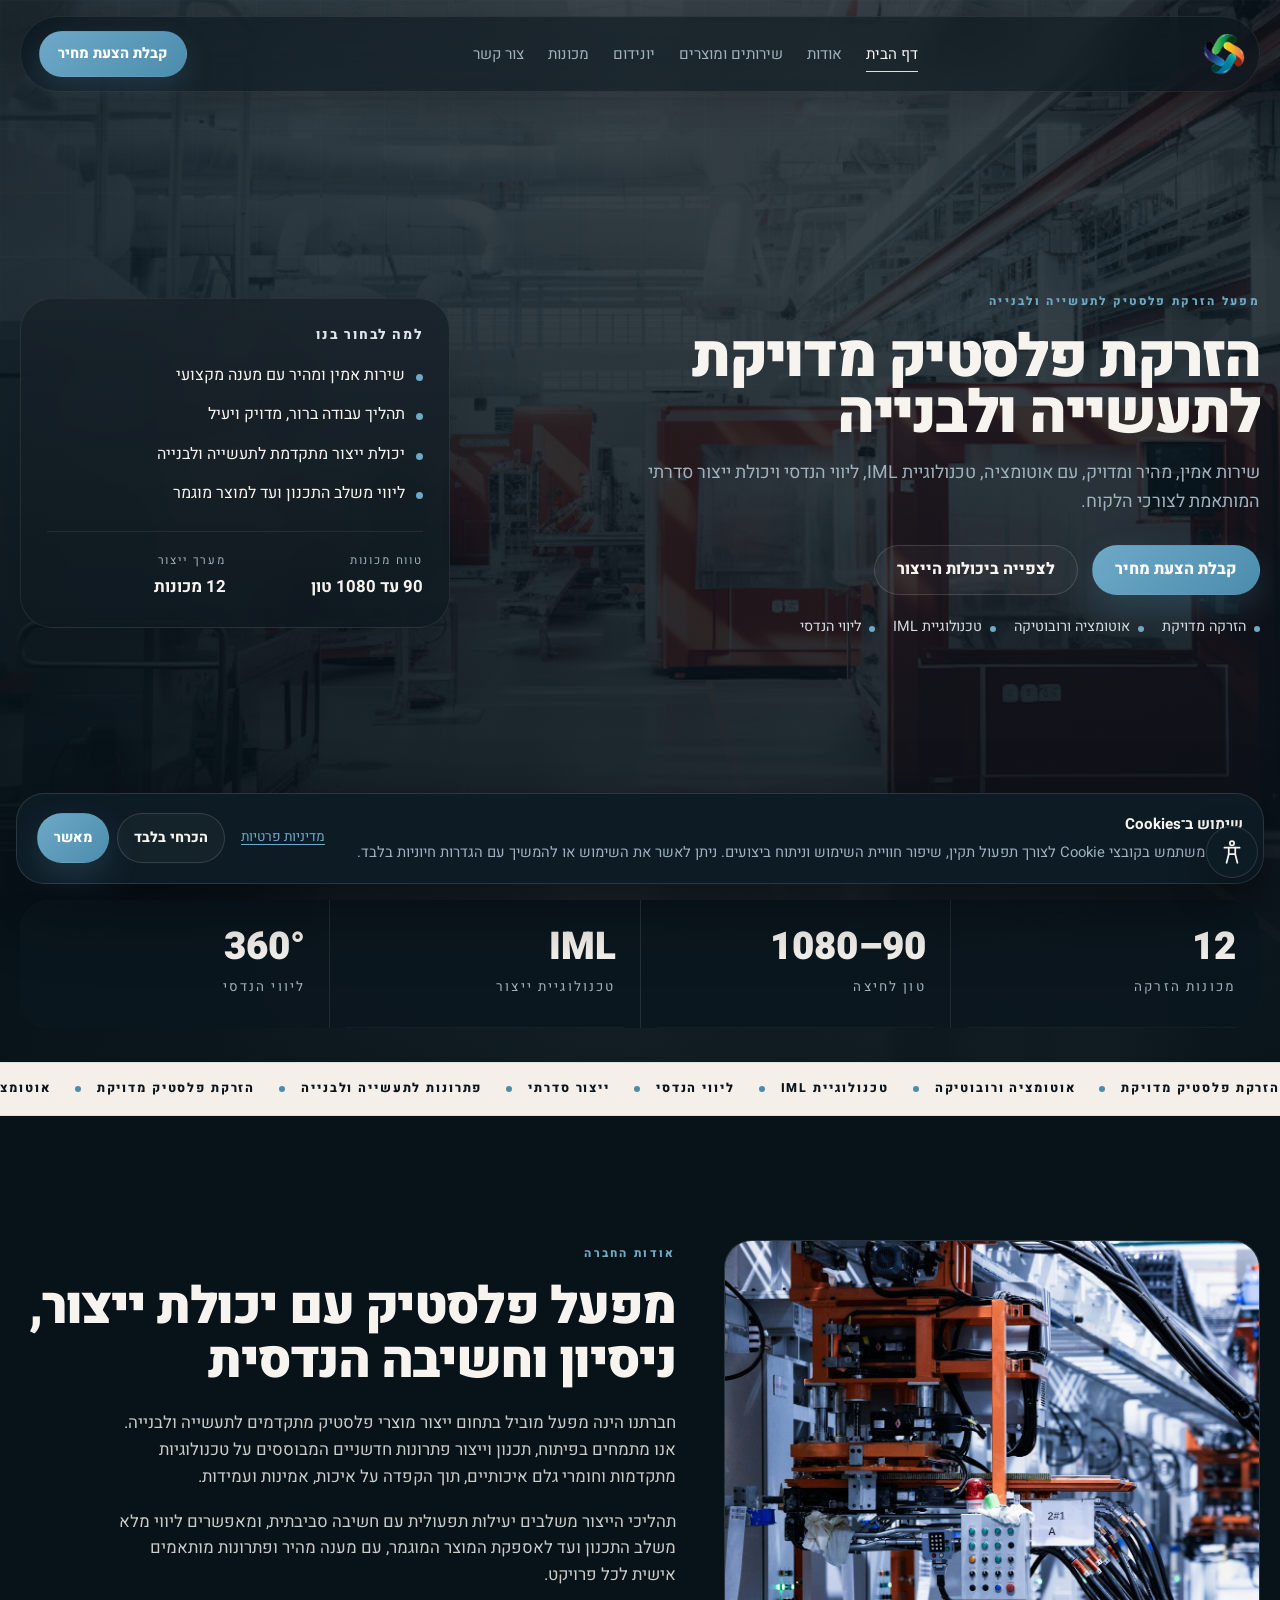
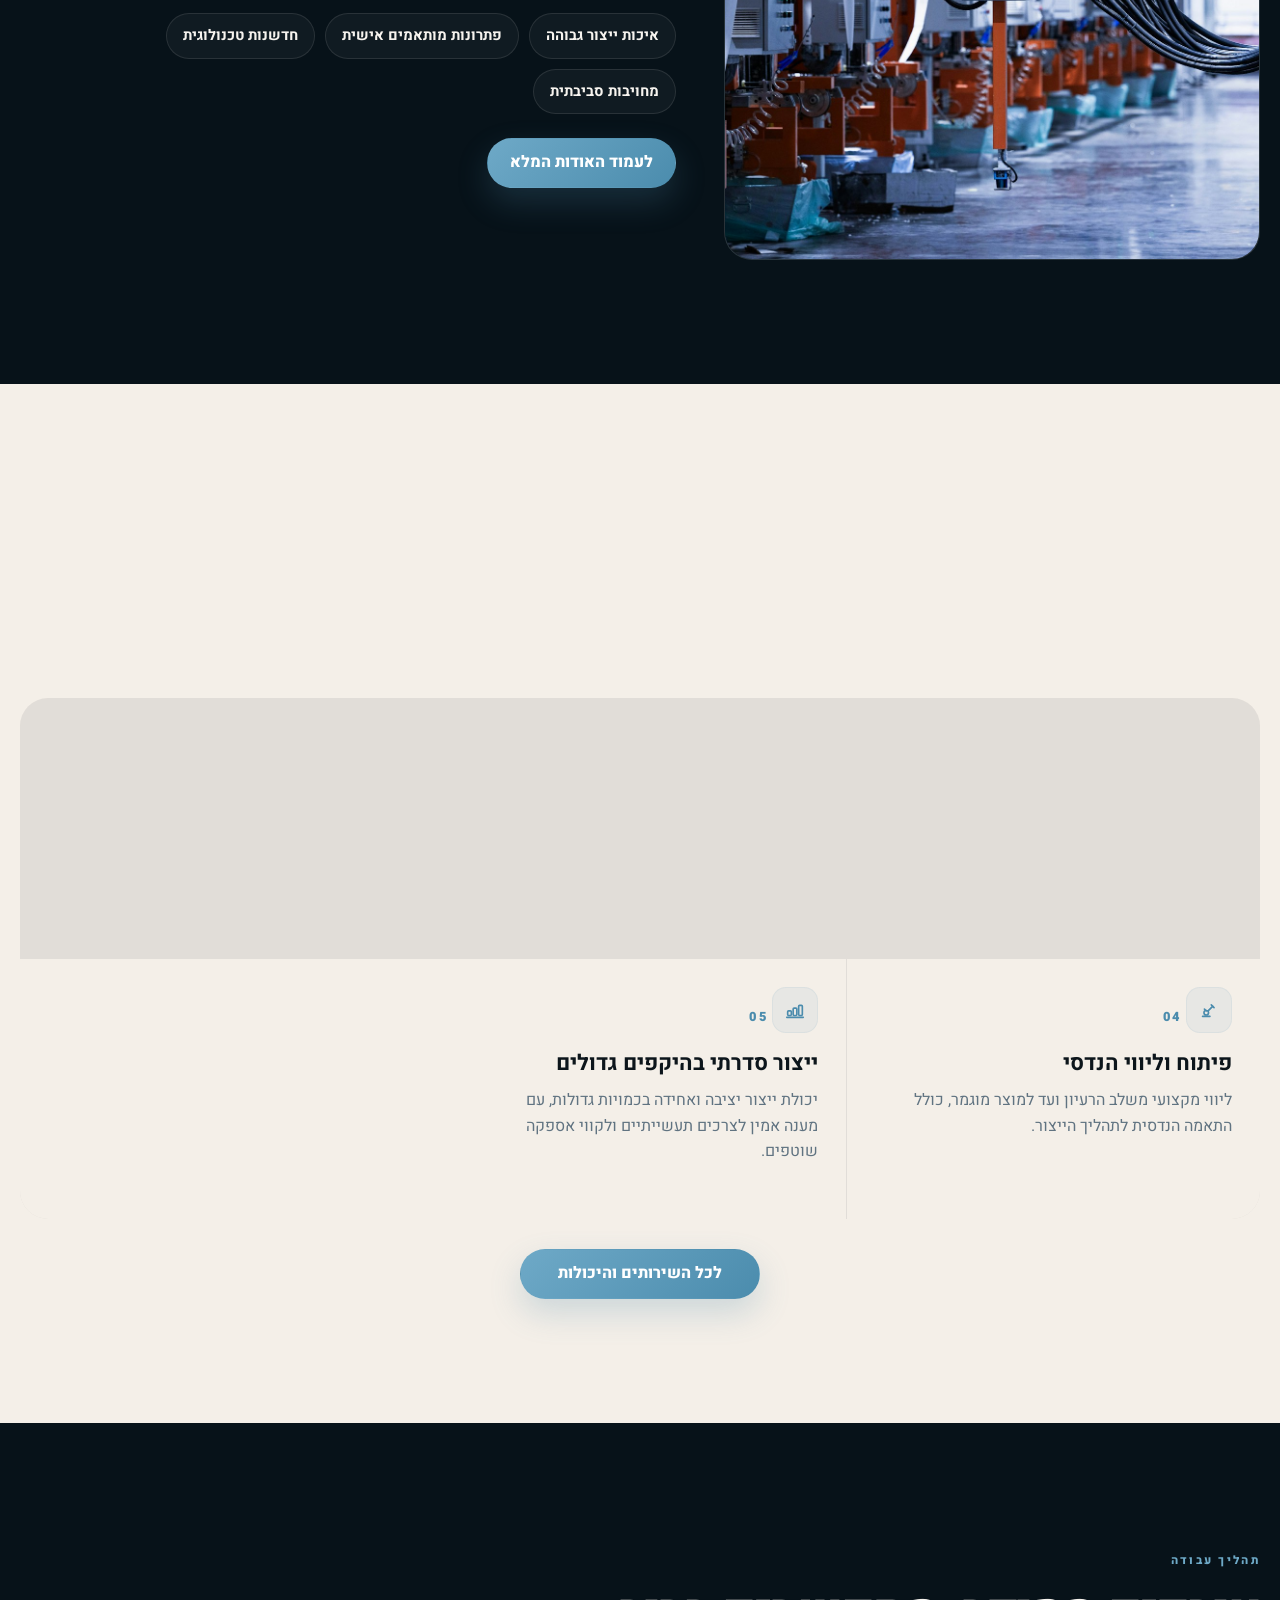
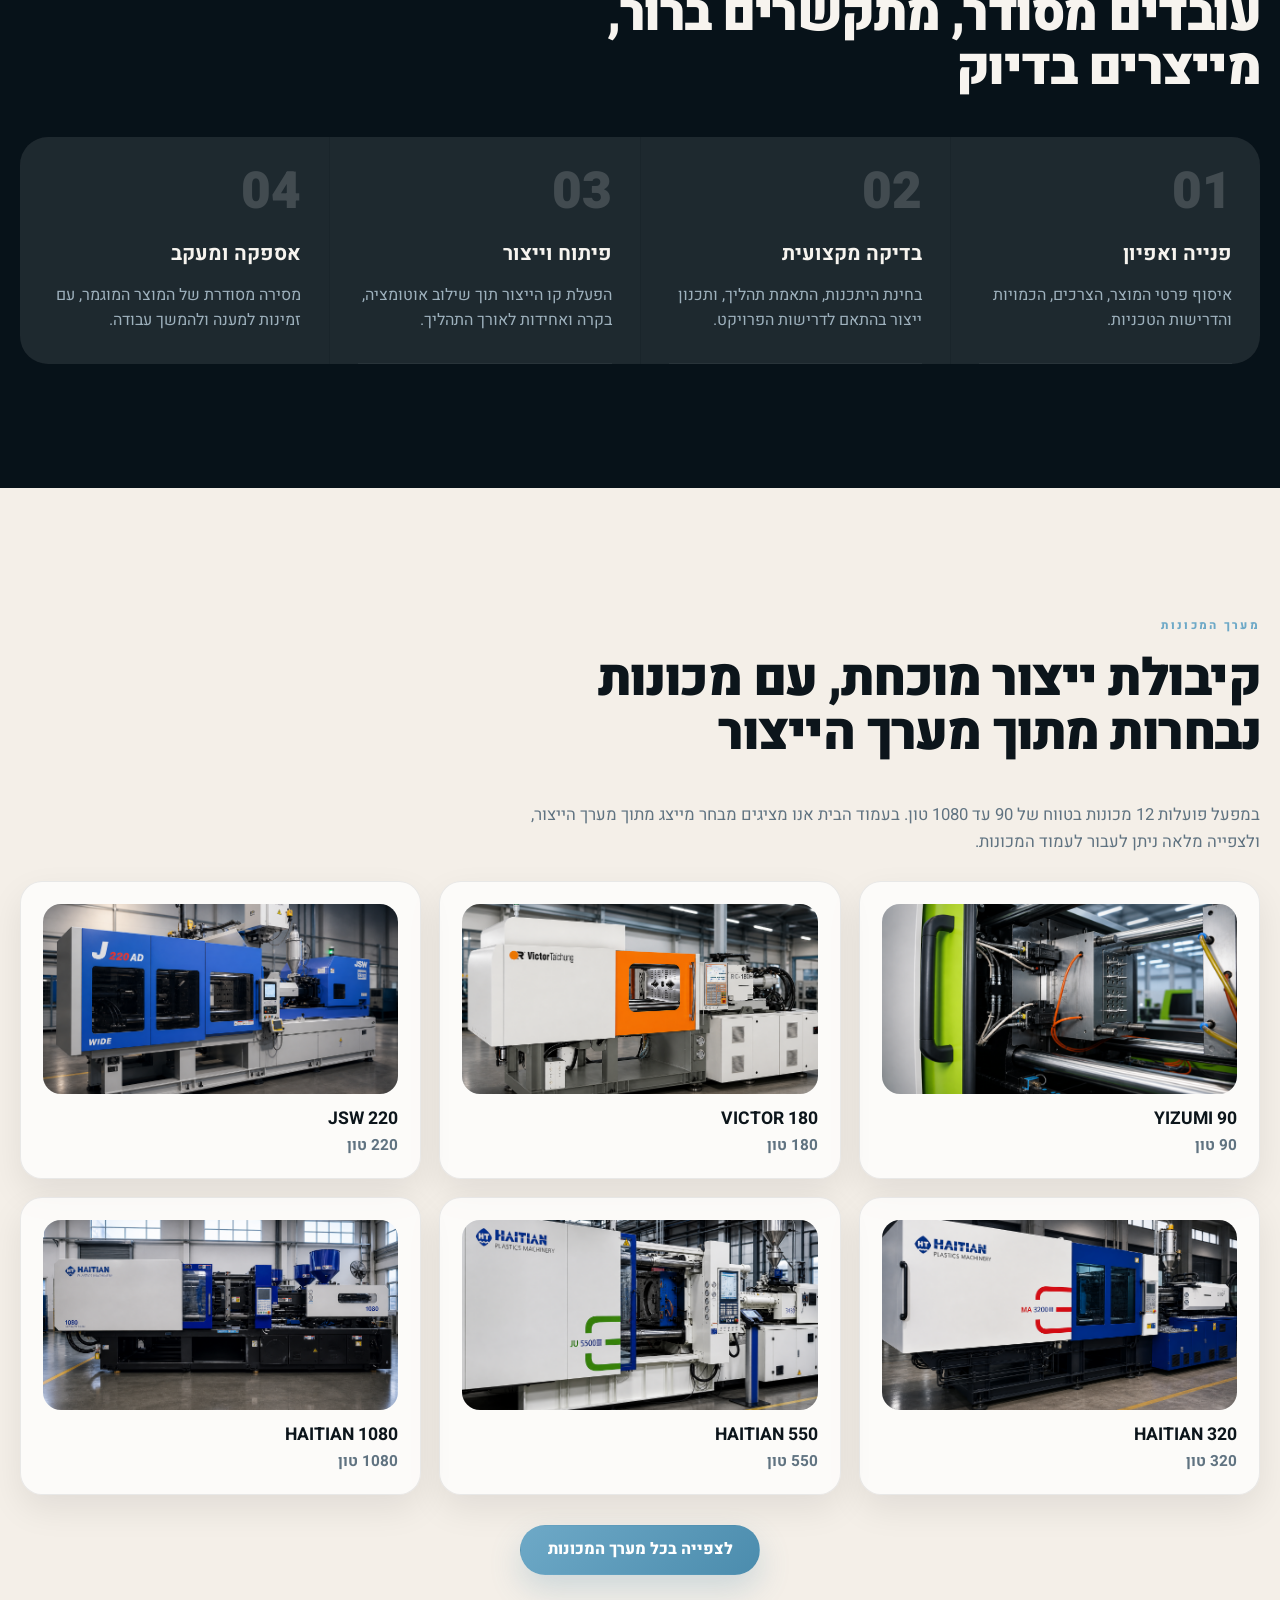
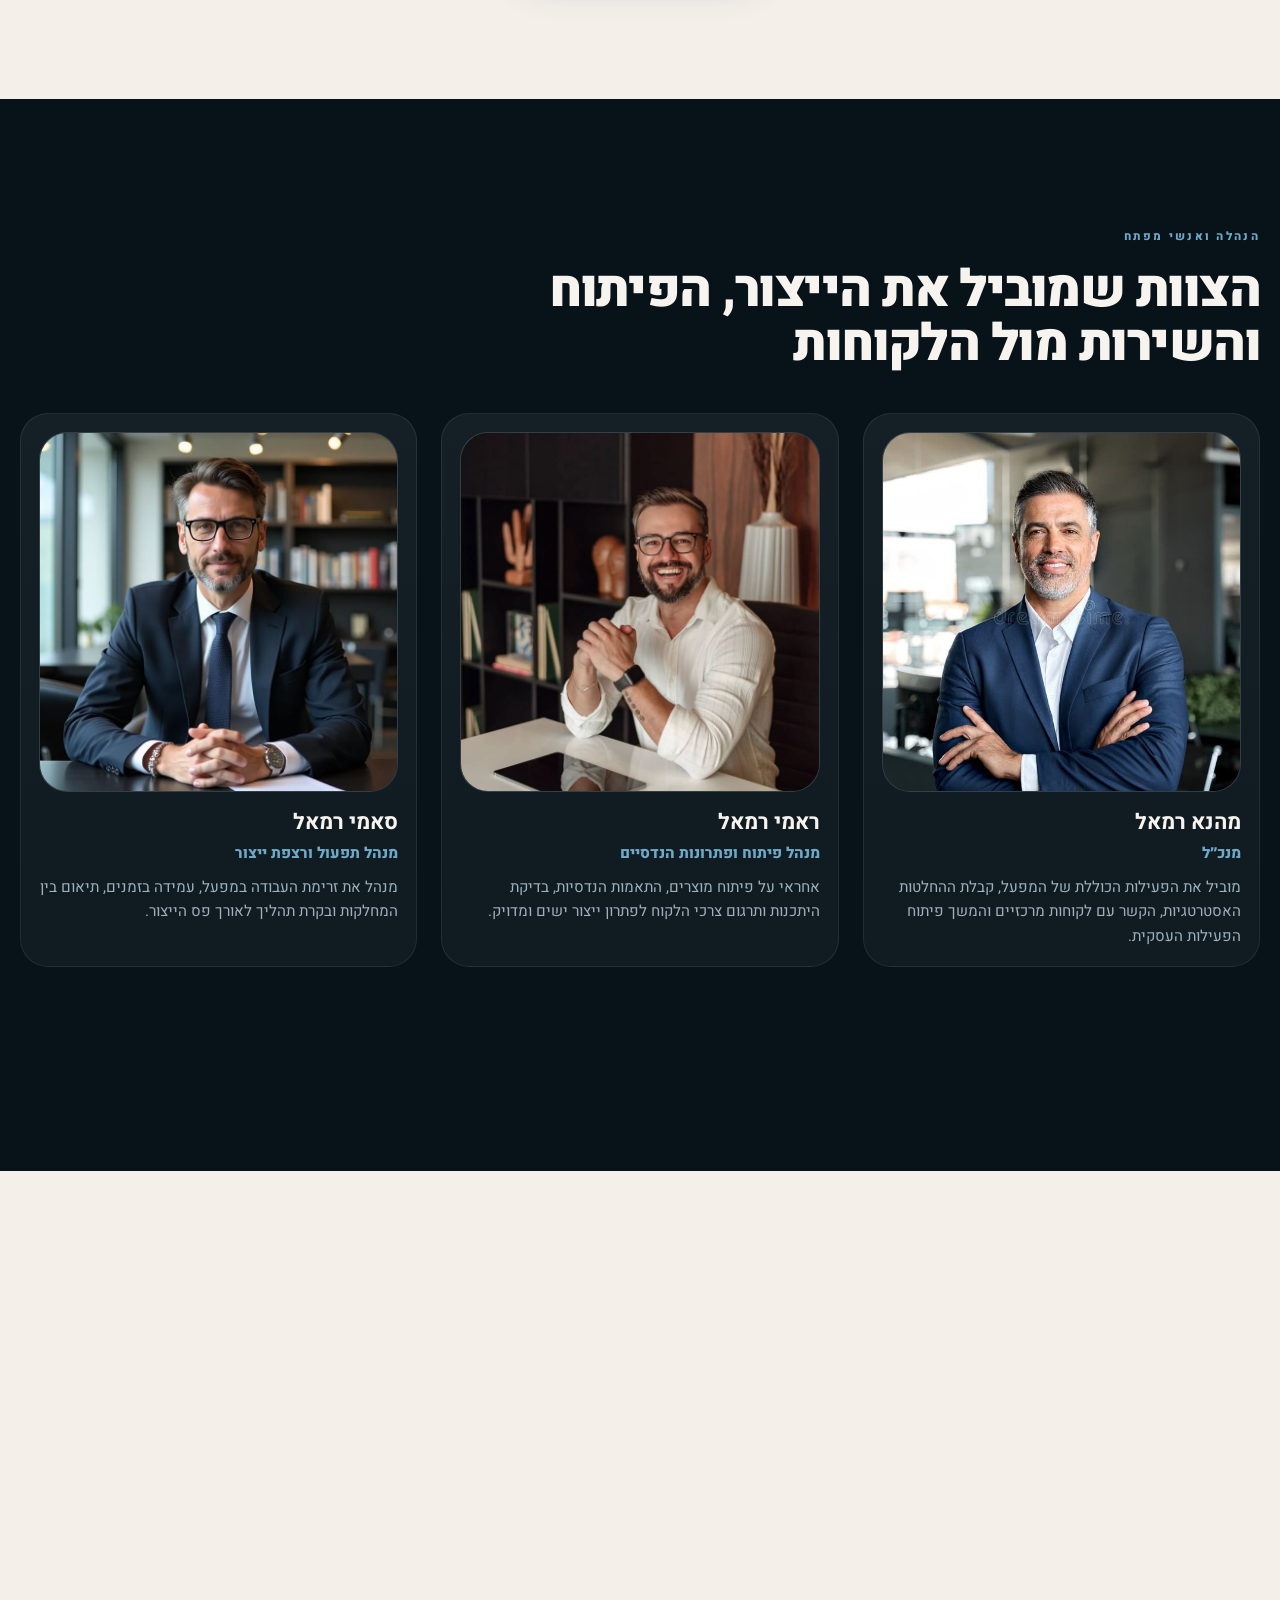
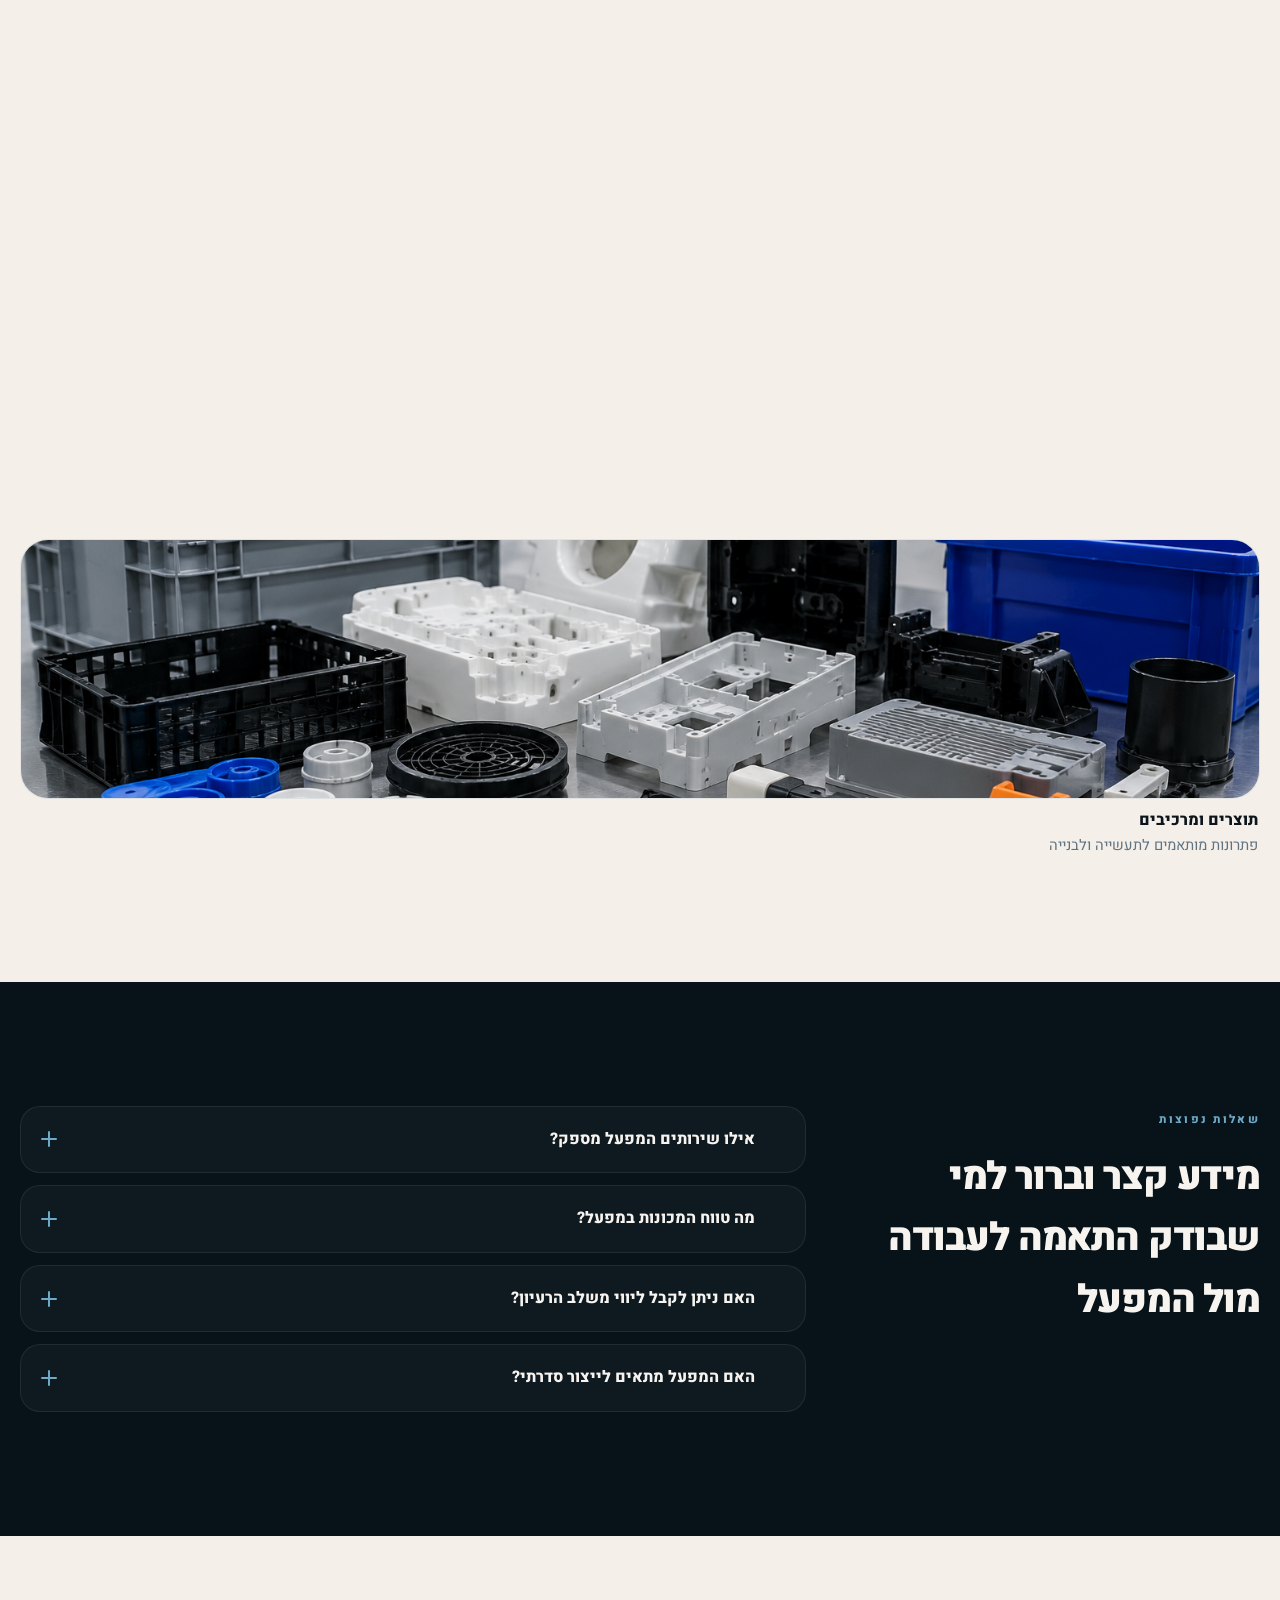
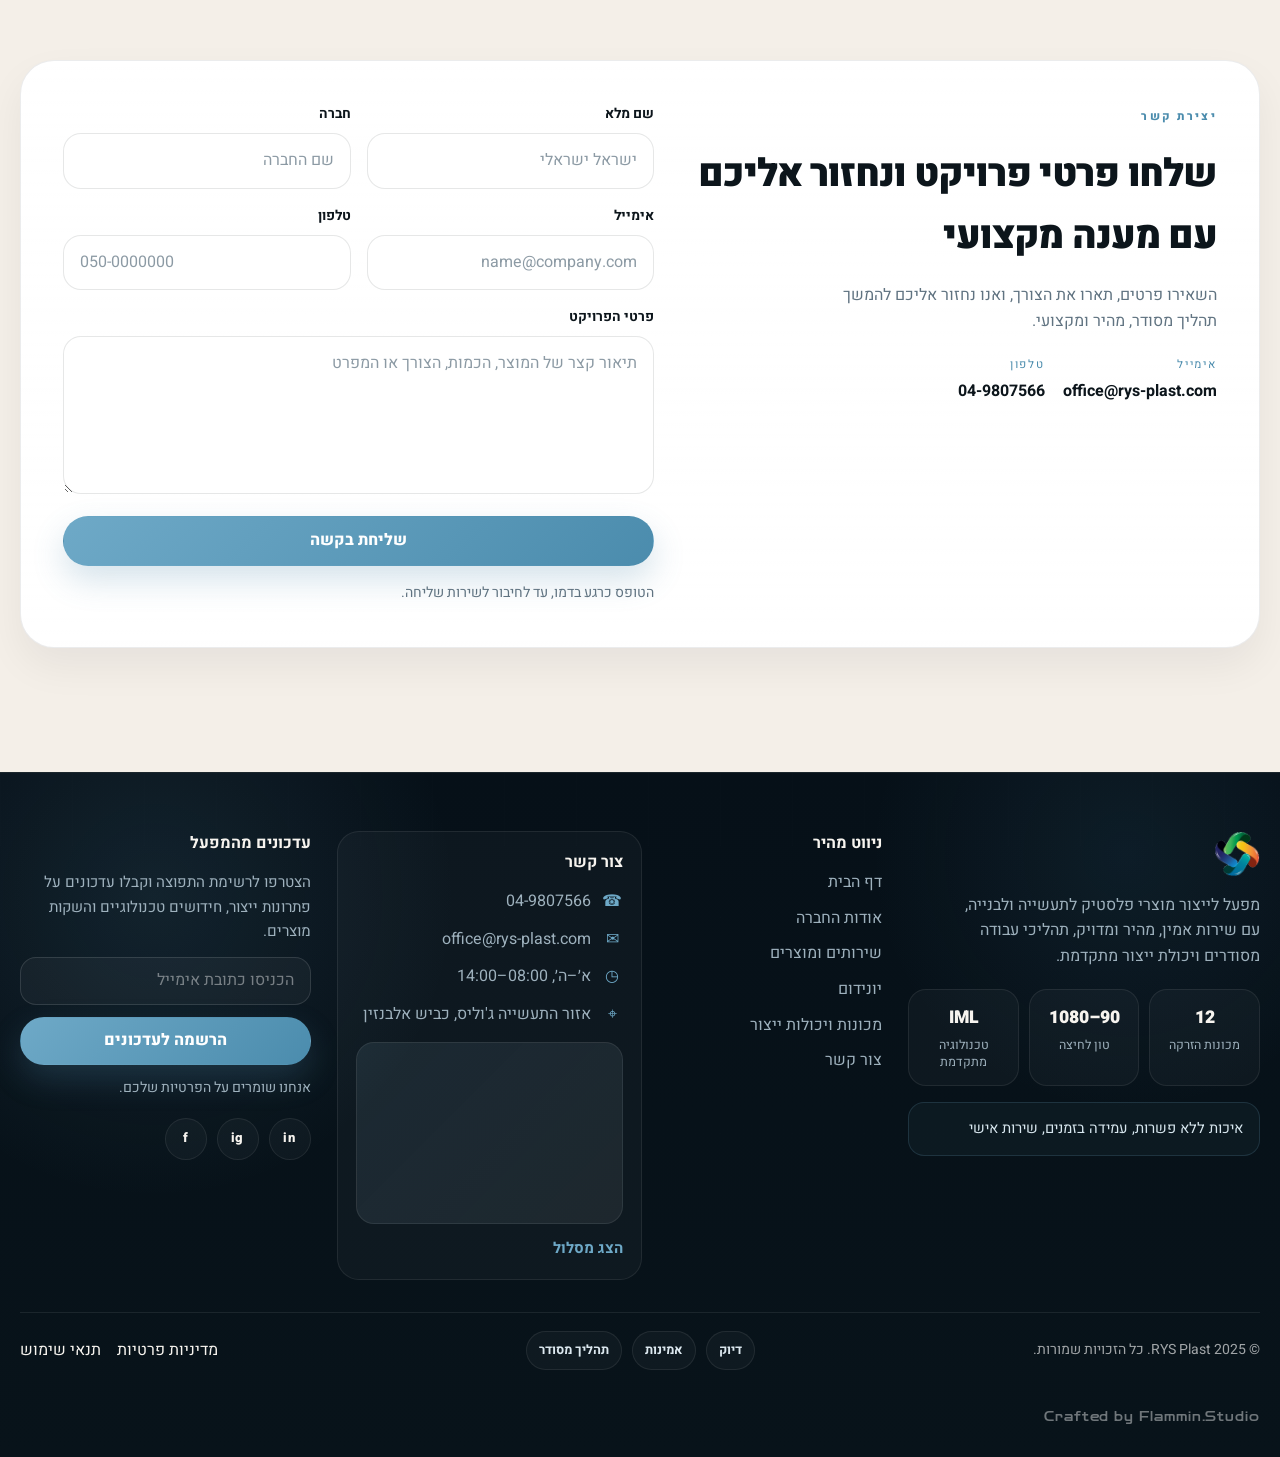
==== commit 2be573ac: "Final production QA, favicon, OG image, legal pages, clean URLs, and sitemap Co-Authored-By: Claude " ====
--- a/index.html
+++ b/index.html
@@ -11,24 +11,20 @@
     />
     <link rel="canonical" href="https://rys-plast.com/" />
     <meta name="robots" content="index,follow" />
-    <meta name="theme-color" content="#0d1b24" />
+    <meta name="theme-color" content="#0C2243" />
 
     <meta property="og:type" content="website" />
     <meta property="og:locale" content="he_IL" />
     <meta property="og:site_name" content="RYS Plast" />
-    <meta
-      property="og:title"
-      content="RYS Plast | הזרקת פלסטיק מדויקת לתעשייה ולבנייה"
-    />
-    <meta
-      property="og:description"
-      content="מפעל הזרקת פלסטיק לתעשייה ולבנייה עם הזרקה מדויקת, אוטומציה, IML, ליווי הנדסי ויכולת ייצור סדרתי."
-    />
+    <meta property="og:title" content="RYS Plast | פתרונות פלסטיק לתעשייה ולבנייה" />
+    <meta property="og:description" content="מפעל לייצור פתרונות פלסטיק בהזרקה, מוצרים לתעשייה ולבנייה, התאמה לפי דרישה ומענה מקצועי לפרויקטים." />
     <meta property="og:url" content="https://rys-plast.com/" />
-    <meta
-      property="og:image"
-      content="https://rys-plast.com/assets/og-image.jpg"
-    />
+    <meta property="og:image" content="https://rys-plast.com/assets/og/rys-og-image.jpg" />
+    <meta property="og:image:width" content="1200" />
+    <meta property="og:image:height" content="630" />
+    <meta property="og:image:alt" content="RYS Plast, מפעל לייצור פתרונות פלסטיק לתעשייה ולבנייה" />
+    <meta name="twitter:card" content="summary_large_image" />
+    <meta name="twitter:image" content="https://rys-plast.com/assets/og/rys-og-image.jpg" />
 
     <link rel="preconnect" href="https://fonts.googleapis.com" />
     <link rel="preconnect" href="https://fonts.gstatic.com" crossorigin />
@@ -37,7 +33,11 @@
       rel="stylesheet"
     />
 
-    <link rel="icon" href="assets/Icon.png" type="image/png" />
+    <link rel="icon" href="/assets/favicon/favicon.ico" sizes="any" />
+    <link rel="icon" type="image/png" sizes="32x32" href="/assets/favicon/favicon-32x32.png" />
+    <link rel="icon" type="image/png" sizes="16x16" href="/assets/favicon/favicon-16x16.png" />
+    <link rel="apple-touch-icon" href="/assets/favicon/apple-touch-icon.png" />
+    <link rel="manifest" href="/assets/favicon/site.webmanifest" />
     <link rel="stylesheet" href="styles.css" />
 
     <script type="application/ld+json">
@@ -53,11 +53,12 @@
             "description": "מפעל לייצור מוצרי פלסטיק לתעשייה ולבנייה, עם הזרקת פלסטיק מדויקת, אוטומציה, טכנולוגיית IML, ליווי הנדסי וייצור סדרתי.",
             "address": {
               "@type": "PostalAddress",
+              "streetAddress": "אזור התעשייה ג'וליס, כביש אלבנזין",
               "addressCountry": "IL"
             },
             "areaServed": "IL",
-            "email": "info@rys-plast.com",
-            "telephone": "+972500000000",
+            "email": "office@rys-plast.com",
+            "telephone": "04-9807566",
             "knowsAbout": [
               "הזרקת פלסטיק",
               "אוטומציה תעשייתית",
@@ -962,7 +963,7 @@
               <span>04-9807566</span>
             </a>
 
-            <a href="mailto:info@rys-plast.com" class="footer-contact-line">
+            <a href="mailto:office@rys-plast.com" class="footer-contact-line">
               <span class="footer-contact-icon">✉</span>
               <span>office@rys-plast.com</span>
             </a>
@@ -1054,8 +1055,8 @@
 
           <div class="footer-middle-right">
             <div class="footer-legal">
-              <a href="/privacy">מדיניות פרטיות</a>
-              <a href="/terms">תנאי שימוש</a>
+              <a href="/privacy-policy">מדיניות פרטיות</a>
+              <a href="/terms-of-use">תנאי שימוש</a>
             </div>
           </div>
         </div>
--- a/styles.css
+++ b/styles.css
@@ -2278,3 +2278,1660 @@
     min-height: 320px;
   }
 }
+
+/* About page */
+
+.about-hero-page {
+  min-height: 92vh;
+}
+
+.about-hero-overlay {
+  background: linear-gradient(
+      180deg,
+      rgba(7, 18, 25, 0.16) 0%,
+      rgba(7, 18, 25, 0.42) 52%,
+      rgba(7, 18, 25, 0.82) 100%
+    ),
+    linear-gradient(
+      270deg,
+      rgba(7, 18, 25, 0.26) 0%,
+      rgba(7, 18, 25, 0.06) 34%,
+      rgba(7, 18, 25, 0.34) 100%
+    );
+}
+
+.about-hero-content {
+  grid-template-columns: minmax(0, 1.18fr) minmax(300px, 430px);
+  align-items: center;
+}
+
+.about-hero-title {
+  margin: 0;
+  width: 100%;
+  max-width: 40rem;
+  font-size: clamp(3.6rem, 5.8vw, 6.2rem);
+  font-weight: 900;
+  line-height: 0.9;
+  letter-spacing: -0.04em;
+}
+
+.about-hero-line {
+  display: block;
+  white-space: nowrap;
+}
+
+.about-hero-lead {
+  max-width: 44ch;
+  font-size: clamp(1.02rem, 1.35vw, 1.18rem);
+  line-height: 1.75;
+}
+
+.about-hero-actions {
+  margin-top: 30px;
+}
+
+.about-hero-micro {
+  margin-top: 22px;
+}
+
+.about-hero-card {
+  max-width: 430px;
+}
+
+.about-hero-card .hero-points li {
+  margin-bottom: 12px;
+}
+
+.about-page-intro-layout {
+  align-items: start;
+}
+
+.about-page-frame {
+  min-height: 580px;
+}
+
+.about-kpi-grid {
+  display: grid;
+  grid-template-columns: repeat(4, minmax(0, 1fr));
+  gap: 1px;
+  margin-top: 26px;
+  border-radius: 28px;
+  overflow: hidden;
+  background: rgba(255, 255, 255, 0.08);
+}
+
+.about-kpi-card {
+  padding: 24px 22px;
+  background: rgba(255, 255, 255, 0.03);
+}
+
+.about-kpi-card strong {
+  display: block;
+  margin-bottom: 6px;
+  font-size: clamp(1.75rem, 2.5vw, 2.4rem);
+  line-height: 1;
+  color: var(--text);
+}
+
+.about-kpi-card span {
+  color: var(--muted);
+  font-size: 0.84rem;
+  line-height: 1.5;
+}
+
+.about-values-grid {
+  display: grid;
+  grid-template-columns: repeat(3, minmax(0, 1fr));
+  gap: 1px;
+  background: var(--line-dark);
+  border-radius: 28px;
+  overflow: hidden;
+}
+
+.about-value-card {
+  min-height: 220px;
+  padding: 30px 28px;
+  background: var(--surface);
+}
+
+.about-value-card h3 {
+  margin: 0 0 12px;
+  font-size: 1.28rem;
+  line-height: 1.15;
+}
+
+.about-value-card p {
+  margin: 0;
+  color: var(--muted-dark);
+  max-width: 32ch;
+}
+
+.about-method-layout {
+  display: grid;
+  grid-template-columns: minmax(0, 0.95fr) minmax(0, 1.05fr);
+  gap: 34px;
+  align-items: start;
+}
+
+.about-method-list {
+  display: grid;
+  gap: 14px;
+}
+
+.about-method-item {
+  padding: 20px 22px;
+  border: 1px solid rgba(255, 255, 255, 0.08);
+  border-radius: 22px;
+  background: rgba(255, 255, 255, 0.03);
+}
+
+.about-method-item strong {
+  display: block;
+  margin-bottom: 8px;
+  font-size: 1rem;
+}
+
+.about-method-item p {
+  margin: 0;
+  color: var(--muted);
+}
+
+.about-page-method-frame {
+  min-height: 520px;
+}
+
+.about-capability-strip {
+  display: flex;
+  flex-wrap: wrap;
+  gap: 12px;
+  margin-top: 24px;
+}
+
+.about-capability-strip .chip {
+  border-color: rgba(255, 255, 255, 0.12);
+}
+
+.about-workforce-box {
+  padding: 24px;
+  margin-top: 28px;
+  border-radius: 24px;
+  border: 1px solid rgba(255, 255, 255, 0.08);
+  background: rgba(255, 255, 255, 0.04);
+}
+
+.about-workforce-box h3 {
+  margin: 0 0 12px;
+  font-size: 1.1rem;
+}
+
+.about-workforce-box p {
+  margin: 0;
+  color: var(--muted);
+  line-height: 1.8;
+}
+
+.about-gallery-grid {
+  display: grid;
+  grid-template-columns: 1.1fr 0.9fr;
+  gap: 18px;
+}
+
+.about-gallery-stack {
+  display: grid;
+  gap: 18px;
+}
+
+.about-gallery-grid .gallery-card-large .gallery-frame {
+  min-height: 520px;
+}
+
+.about-gallery-stack .gallery-frame {
+  min-height: 251px;
+}
+
+.about-final-cta {
+  padding: clamp(26px, 4vw, 42px);
+  border-radius: 32px;
+  background: linear-gradient(
+      180deg,
+      rgba(255, 255, 255, 0.04),
+      rgba(255, 255, 255, 0.02)
+    ),
+    rgba(255, 255, 255, 0.02);
+  border: 1px solid rgba(255, 255, 255, 0.08);
+  box-shadow: var(--shadow);
+}
+
+.about-final-cta h2 {
+  margin: 0 0 14px;
+  font-size: clamp(2rem, 3vw, 3.1rem);
+  line-height: 1.04;
+}
+
+.about-final-cta p {
+  margin: 0;
+  max-width: 48ch;
+  color: var(--muted);
+}
+
+.about-final-cta-actions {
+  display: flex;
+  flex-wrap: wrap;
+  gap: 12px;
+  margin-top: 28px;
+}
+
+@media (max-width: 1180px) {
+  .about-hero-content,
+  .about-page-intro-layout,
+  .about-method-layout {
+    grid-template-columns: 1fr;
+  }
+
+  .about-hero-page {
+    min-height: auto;
+  }
+
+  .about-hero-content {
+    padding-bottom: 64px;
+    padding-top: 20px;
+  }
+
+  .about-hero-title {
+    max-width: 30rem;
+    font-size: clamp(3rem, 5.2vw, 4.8rem);
+    line-height: 0.92;
+  }
+
+  .about-hero-line {
+    white-space: nowrap;
+  }
+
+  .about-hero-card {
+    max-width: 460px;
+  }
+
+  .about-kpi-grid {
+    grid-template-columns: repeat(2, minmax(0, 1fr));
+  }
+
+  .about-values-grid {
+    grid-template-columns: 1fr;
+  }
+
+  .about-gallery-grid {
+    grid-template-columns: 1fr;
+  }
+
+  .about-gallery-grid .gallery-card-large .gallery-frame,
+  .about-gallery-stack .gallery-frame,
+  .about-page-method-frame,
+  .about-page-frame {
+    min-height: 320px;
+  }
+}
+
+@media (max-width: 920px) {
+  .about-kpi-grid {
+    grid-template-columns: 1fr;
+  }
+}
+
+@media (max-width: 640px) {
+  .about-hero-actions,
+  .about-final-cta-actions {
+    flex-direction: column;
+    align-items: stretch;
+  }
+
+  .about-hero-title {
+    max-width: 17.5rem;
+    font-size: clamp(2.15rem, 7.8vw, 3rem);
+    line-height: 0.98;
+  }
+
+  .about-hero-line {
+    white-space: normal;
+  }
+
+  .about-hero-actions .btn,
+  .about-final-cta-actions .btn {
+    width: 100%;
+  }
+
+  .about-value-card {
+    min-height: unset;
+    padding: 24px 22px;
+  }
+}
+
+/* Services & Products page */
+
+.sp-hero {
+  position: relative;
+  min-height: 100vh;
+  padding-top: 138px;
+  overflow: clip;
+  background: radial-gradient(
+      circle at 18% 18%,
+      rgba(110, 169, 199, 0.12),
+      transparent 30%
+    ),
+    radial-gradient(
+      circle at 84% 20%,
+      rgba(110, 169, 199, 0.08),
+      transparent 24%
+    ),
+    linear-gradient(180deg, #071219 0%, #08141c 100%);
+}
+
+.sp-hero-bg {
+  position: absolute;
+  inset: 0;
+  z-index: 0;
+}
+
+.sp-hero-bg img {
+  width: 100%;
+  height: 100%;
+  object-fit: cover;
+  object-position: center;
+  opacity: 0.2;
+}
+
+.sp-hero-overlay {
+  position: absolute;
+  inset: 0;
+  background: linear-gradient(
+      180deg,
+      rgba(7, 18, 25, 0.12) 0%,
+      rgba(7, 18, 25, 0.4) 56%,
+      rgba(7, 18, 25, 0.86) 100%
+    ),
+    linear-gradient(
+      270deg,
+      rgba(7, 18, 25, 0.18) 0%,
+      rgba(7, 18, 25, 0.04) 34%,
+      rgba(7, 18, 25, 0.32) 100%
+    );
+}
+
+.sp-hero-grid {
+  position: absolute;
+  inset: 0;
+  background-image: linear-gradient(
+      rgba(255, 255, 255, 0.03) 1px,
+      transparent 1px
+    ),
+    linear-gradient(90deg, rgba(255, 255, 255, 0.03) 1px, transparent 1px);
+  background-size: 64px 64px;
+  mask-image: linear-gradient(180deg, rgba(0, 0, 0, 0.45), rgba(0, 0, 0, 0));
+}
+
+.sp-hero-layout {
+  position: relative;
+  z-index: 1;
+  display: grid;
+  grid-template-columns: minmax(0, 1fr) minmax(280px, 360px);
+  gap: 74px;
+  align-items: center;
+  min-height: calc(100vh - 138px);
+  padding-bottom: 54px;
+}
+
+.sp-hero-copy {
+  width: 100%;
+  max-width: 760px;
+}
+
+.sp-hero-title {
+  margin: 0;
+  width: 100%;
+  max-width: none;
+  font-size: clamp(4.1rem, 5.9vw, 6.4rem);
+  font-weight: 900;
+  line-height: 0.88;
+  letter-spacing: -0.045em;
+}
+
+.sp-hero-line {
+  display: block;
+  white-space: nowrap;
+}
+
+.sp-hero-lead {
+  max-width: 42ch;
+  margin: 24px 0 0;
+  color: #d2dce3;
+  font-size: clamp(1.03rem, 1.28vw, 1.14rem);
+  line-height: 1.86;
+}
+
+.sp-hero-actions {
+  display: flex;
+  flex-wrap: wrap;
+  gap: 12px;
+  margin-top: 34px;
+}
+
+.sp-hero-proof {
+  display: flex;
+  flex-wrap: wrap;
+  gap: 10px;
+  margin-top: 30px;
+}
+
+.sp-proof-chip {
+  padding: 10px 14px;
+  border-radius: 999px;
+  border: 1px solid rgba(255, 255, 255, 0.12);
+  background: rgba(255, 255, 255, 0.04);
+  color: #dce8ef;
+  font-size: 0.88rem;
+  font-weight: 700;
+}
+
+.sp-hero-visuals {
+  position: relative;
+  width: 100%;
+  max-width: 360px;
+  min-height: 470px;
+  justify-self: center;
+}
+
+.sp-hero-main-card {
+  position: relative;
+  overflow: hidden;
+  border-radius: 28px;
+  border: 1px solid rgba(255, 255, 255, 0.08);
+  background: rgba(8, 19, 26, 0.64);
+  box-shadow: var(--shadow);
+}
+
+.sp-hero-main-media {
+  position: relative;
+  min-height: 332px;
+}
+
+.sp-hero-main-media img {
+  position: absolute;
+  inset: 0;
+  width: 100%;
+  height: 100%;
+  object-fit: cover;
+}
+
+.sp-hero-main-meta {
+  padding: 16px 18px 18px;
+  display: grid;
+  gap: 6px;
+}
+
+.sp-hero-main-meta strong {
+  font-size: 1rem;
+  line-height: 1.2;
+}
+
+.sp-hero-main-meta span {
+  color: var(--muted);
+  line-height: 1.65;
+  font-size: 0.94rem;
+}
+
+.sp-hero-stats {
+  position: relative;
+  z-index: 1;
+  padding-bottom: 34px;
+}
+
+.sp-stats-grid {
+  display: grid;
+  grid-template-columns: repeat(4, minmax(0, 1fr));
+  gap: 1px;
+  background: rgba(255, 255, 255, 0.08);
+  border-radius: 30px;
+  overflow: hidden;
+}
+
+.sp-stat-card {
+  padding: 26px 22px;
+  background: rgba(9, 21, 29, 0.92);
+}
+
+.sp-stat-card strong {
+  display: block;
+  font-size: clamp(2rem, 3vw, 3rem);
+  font-weight: 900;
+  line-height: 1;
+  margin-bottom: 8px;
+}
+
+.sp-stat-card span {
+  color: var(--muted);
+  font-size: 0.84rem;
+  letter-spacing: 0.16em;
+  text-transform: uppercase;
+}
+
+.sp-intro-layout {
+  display: grid;
+  grid-template-columns: minmax(0, 1fr) minmax(340px, 460px);
+  gap: 42px;
+  align-items: center;
+}
+
+.sp-intro-copy p {
+  margin: 0 0 16px;
+  max-width: 64ch;
+  color: rgba(247, 244, 239, 0.82);
+  font-size: 1.05rem;
+  line-height: 1.8;
+}
+
+.sp-intro-chips {
+  display: flex;
+  flex-wrap: wrap;
+  gap: 10px;
+  margin-top: 24px;
+}
+
+.sp-intro-frame {
+  min-height: 520px;
+}
+
+.sp-services-grid {
+  display: grid;
+  grid-template-columns: repeat(3, minmax(0, 1fr));
+  gap: 1px;
+  background: var(--line-dark);
+  border-radius: 28px;
+  overflow: hidden;
+}
+
+.sp-service-card {
+  min-height: 250px;
+  padding: 28px;
+  background: var(--surface);
+}
+
+.sp-service-card h3 {
+  margin: 0 0 12px;
+  font-size: 1.34rem;
+  line-height: 1.15;
+}
+
+.sp-service-card p {
+  margin: 0;
+  color: var(--muted-dark);
+  max-width: 34ch;
+  line-height: 1.7;
+}
+
+.sp-service-card-wide {
+  grid-column: span 2;
+}
+
+.sp-editorial-list {
+  display: grid;
+  gap: 22px;
+}
+
+.sp-editorial-row {
+  display: grid;
+  grid-template-columns: minmax(0, 0.95fr) minmax(320px, 0.95fr);
+  gap: 24px;
+  align-items: center;
+  padding: 22px;
+  border-radius: 30px;
+  border: 1px solid rgba(255, 255, 255, 0.08);
+  background: rgba(255, 255, 255, 0.03);
+}
+
+.sp-editorial-row-alt .sp-editorial-copy {
+  order: 2;
+}
+
+.sp-editorial-row-alt .sp-editorial-frame {
+  order: 1;
+}
+
+.sp-editorial-copy h3 {
+  margin: 0 0 12px;
+  font-size: 1.5rem;
+  line-height: 1.12;
+  color: var(--text);
+}
+
+.sp-editorial-copy p {
+  margin: 0;
+  color: var(--muted);
+  max-width: 44ch;
+  line-height: 1.8;
+}
+
+.sp-editorial-frame {
+  min-height: 300px;
+}
+
+.sp-products-band {
+  display: grid;
+  grid-template-columns: repeat(4, minmax(0, 1fr));
+  gap: 18px;
+}
+
+.sp-product-shot {
+  display: grid;
+  gap: 12px;
+}
+
+.sp-product-shot-frame {
+  min-height: 240px;
+}
+
+.sp-product-shot span {
+  color: #dce8ef;
+  font-size: 0.95rem;
+  font-weight: 700;
+}
+
+.industries-grid {
+  display: grid;
+  grid-template-columns: repeat(3, minmax(0, 1fr));
+  gap: 16px;
+}
+
+.industry-card {
+  min-height: 180px;
+  padding: 24px 22px;
+  border-radius: 22px;
+  border: 1px solid var(--line-dark);
+  background: rgba(255, 255, 255, 0.72);
+  box-shadow: var(--shadow-soft);
+}
+
+.industry-card strong {
+  display: block;
+  margin-bottom: 10px;
+  font-size: 1.16rem;
+  line-height: 1.2;
+  color: var(--text-dark);
+}
+
+.industry-card span {
+  display: block;
+  color: var(--muted-dark);
+  line-height: 1.7;
+}
+
+.sp-advantage-layout {
+  display: grid;
+  grid-template-columns: minmax(0, 0.95fr) minmax(0, 1.05fr);
+  gap: 34px;
+  align-items: start;
+}
+
+.sp-advantage-frame {
+  min-height: 520px;
+}
+
+@media (max-width: 1180px) {
+  .sp-hero-layout,
+  .sp-intro-layout,
+  .sp-editorial-row,
+  .sp-advantage-layout {
+    grid-template-columns: 1fr;
+  }
+
+  .sp-hero {
+    min-height: auto;
+  }
+
+  .sp-hero-layout {
+    min-height: auto;
+    gap: 34px;
+    padding-bottom: 44px;
+  }
+
+  .sp-hero-title {
+    max-width: 31rem;
+    font-size: clamp(3rem, 5vw, 4.8rem);
+    line-height: 0.92;
+  }
+
+  .sp-hero-visuals {
+    min-height: auto;
+    max-width: 420px;
+  }
+
+  .sp-hero-main-media {
+    min-height: 360px;
+  }
+
+  .sp-stats-grid,
+  .sp-services-grid,
+  .industries-grid,
+  .sp-products-band {
+    grid-template-columns: repeat(2, minmax(0, 1fr));
+  }
+
+  .sp-service-card-wide {
+    grid-column: auto;
+  }
+
+  .sp-intro-frame,
+  .sp-advantage-frame,
+  .sp-editorial-frame,
+  .sp-product-shot-frame {
+    min-height: 280px;
+  }
+
+  .sp-editorial-row-alt .sp-editorial-copy,
+  .sp-editorial-row-alt .sp-editorial-frame {
+    order: initial;
+  }
+}
+
+@media (max-width: 920px) {
+  .sp-stats-grid,
+  .sp-services-grid,
+  .industries-grid,
+  .sp-products-band {
+    grid-template-columns: 1fr;
+  }
+}
+
+@media (max-width: 640px) {
+  .sp-hero {
+    padding-top: 96px;
+  }
+
+  .sp-hero-title {
+    max-width: 18rem;
+    font-size: clamp(2.2rem, 8vw, 3rem);
+    line-height: 0.98;
+  }
+
+  .sp-hero-line {
+    white-space: normal;
+  }
+
+  .sp-hero-actions {
+    flex-direction: column;
+    align-items: stretch;
+  }
+
+  .sp-hero-actions .btn {
+    width: 100%;
+  }
+
+  .sp-hero-proof {
+    gap: 8px;
+  }
+
+  .sp-proof-chip {
+    font-size: 0.84rem;
+    padding: 9px 12px;
+  }
+
+  .sp-hero-main-media,
+  .sp-intro-frame,
+  .sp-advantage-frame,
+  .sp-editorial-frame,
+  .sp-product-shot-frame {
+    min-height: 220px;
+  }
+
+  .sp-service-card,
+  .industry-card,
+  .sp-product-shot,
+  .sp-editorial-row {
+    min-height: unset;
+  }
+
+  .sp-service-card,
+  .industry-card,
+  .sp-editorial-row {
+    padding: 22px;
+  }
+}
+
+/* =========================================================
+   Contact Page
+   Scope: .contact-page
+   Prefix: contact-
+   ========================================================= */
+
+.contact-page .contact-hero {
+  min-height: clamp(560px, 78vh, 760px);
+}
+
+.contact-page .contact-hero-overlay {
+  background: linear-gradient(
+      160deg,
+      rgba(7, 18, 25, 0.92) 0%,
+      rgba(7, 18, 25, 0.78) 45%,
+      rgba(10, 24, 36, 0.62) 100%
+    ),
+    linear-gradient(
+      270deg,
+      rgba(7, 18, 25, 0.32),
+      rgba(7, 18, 25, 0.06) 40%,
+      rgba(7, 18, 25, 0.28) 100%
+    );
+}
+
+.contact-page .contact-hero-content {
+  align-items: center;
+}
+
+.contact-page .contact-hero-title {
+  display: flex;
+  flex-direction: column;
+  gap: 6px;
+  font-size: clamp(2.2rem, 4.4vw, 4rem);
+  font-weight: 900;
+  line-height: 1.05;
+  letter-spacing: -0.02em;
+  margin: 14px 0 18px;
+}
+
+.contact-page .contact-hero-line { display: block; }
+.contact-page .contact-hero-line:last-child { color: var(--accent); }
+.contact-page .contact-hero-lead { max-width: 52ch; }
+.contact-page .contact-hero-actions { margin-top: 26px; }
+.contact-page .contact-hero-micro { margin-top: 22px; }
+.contact-page .contact-hero-card { gap: 20px; }
+
+.contact-page .contact-hero-list {
+  list-style: none;
+  margin: 0;
+  padding: 0;
+  display: grid;
+  gap: 14px;
+}
+
+.contact-page .contact-hero-list li {
+  display: grid;
+  gap: 4px;
+  padding: 14px 16px;
+  border-radius: 16px;
+  background: rgba(255, 255, 255, 0.04);
+  border: 1px solid rgba(255, 255, 255, 0.06);
+}
+
+.contact-page .contact-hero-mini {
+  font-size: 0.74rem;
+  font-weight: 700;
+  letter-spacing: 0.18em;
+  text-transform: uppercase;
+  color: var(--accent);
+}
+
+.contact-page .contact-hero-value {
+  display: block;
+  color: var(--text);
+  font-size: 1.02rem;
+  font-weight: 700;
+  line-height: 1.4;
+  word-break: break-word;
+  transition: color var(--transition);
+}
+
+.contact-page a.contact-hero-value:hover { color: var(--accent); }
+
+.contact-page .contact-channels-grid {
+  display: grid;
+  grid-template-columns: repeat(3, minmax(0, 1fr));
+  gap: clamp(18px, 2.4vw, 26px);
+  margin-top: 36px;
+}
+
+.contact-page .contact-channel-card {
+  display: grid;
+  gap: 12px;
+  padding: clamp(22px, 2.6vw, 30px);
+  border-radius: var(--radius);
+  border: 1px solid rgba(255, 255, 255, 0.08);
+  background: linear-gradient(180deg, rgba(255,255,255,0.04), rgba(255,255,255,0.02)), rgba(255,255,255,0.02);
+  box-shadow: var(--shadow);
+  transition: transform var(--transition), border-color var(--transition);
+}
+
+.contact-page .contact-channel-card:hover {
+  transform: translateY(-2px);
+  border-color: rgba(110, 169, 199, 0.35);
+}
+
+.contact-page .contact-channel-icon {
+  width: 52px; height: 52px;
+  display: inline-flex; align-items: center; justify-content: center;
+  border-radius: 16px;
+  background: rgba(110, 169, 199, 0.12);
+  color: var(--accent);
+  border: 1px solid rgba(110, 169, 199, 0.2);
+}
+.contact-page .contact-channel-icon svg { width: 26px; height: 26px; }
+
+.contact-page .contact-channel-card h3 {
+  margin: 4px 0 0;
+  font-size: 1.05rem;
+  font-weight: 700;
+  letter-spacing: 0.04em;
+  text-transform: uppercase;
+  color: var(--accent);
+}
+
+.contact-page .contact-channel-value {
+  display: block;
+  font-size: clamp(1.05rem, 1.4vw, 1.25rem);
+  font-weight: 800;
+  color: var(--text);
+  line-height: 1.4;
+  word-break: break-word;
+  transition: color var(--transition);
+}
+.contact-page a.contact-channel-value:hover { color: var(--accent); }
+
+.contact-page .contact-channel-card p {
+  margin: 0;
+  color: var(--muted);
+  font-size: 0.94rem;
+  line-height: 1.6;
+}
+
+.contact-page .contact-form-layout {
+  display: grid;
+  grid-template-columns: minmax(0, 0.9fr) minmax(0, 1.1fr);
+  gap: clamp(24px, 3.2vw, 44px);
+  align-items: start;
+}
+
+.contact-page .contact-form-intro .eyebrow { color: var(--accent-strong); }
+
+.contact-page .contact-form-intro h2 {
+  font-size: clamp(1.9rem, 2.8vw, 2.8rem);
+  font-weight: 900;
+  line-height: 1.1;
+  letter-spacing: -0.02em;
+  color: var(--text-dark);
+  margin: 10px 0 14px;
+}
+
+.contact-page .contact-form-intro p {
+  margin: 0;
+  color: var(--muted-dark);
+  max-width: 44ch;
+  line-height: 1.7;
+}
+
+.contact-page .contact-form-points {
+  list-style: none;
+  margin: 22px 0 0;
+  padding: 0;
+  display: grid;
+  gap: 10px;
+}
+
+.contact-page .contact-form-points li {
+  position: relative;
+  padding-inline-start: 26px;
+  color: var(--text-dark);
+  font-weight: 500;
+  line-height: 1.5;
+}
+
+.contact-page .contact-form-points li::before {
+  content: "";
+  position: absolute;
+  inset-inline-start: 0;
+  top: 0.55em;
+  width: 10px; height: 10px;
+  border-radius: 3px;
+  background: var(--accent);
+  box-shadow: 0 0 0 4px rgba(110, 169, 199, 0.18);
+}
+
+.contact-page .contact-form-direct {
+  margin-top: 26px;
+  display: grid;
+  gap: 10px;
+  padding: 18px 20px;
+  border-radius: var(--radius-sm);
+  background: rgba(110, 169, 199, 0.08);
+  border: 1px solid rgba(75, 140, 173, 0.18);
+}
+
+.contact-page .contact-form-direct-line {
+  display: inline-flex;
+  align-items: center;
+  gap: 12px;
+  color: var(--text-dark);
+  font-weight: 700;
+  font-size: 1rem;
+  transition: color var(--transition);
+}
+.contact-page .contact-form-direct-line:hover { color: var(--accent-strong); }
+
+.contact-page .contact-form-direct-icon {
+  width: 30px; height: 30px;
+  display: inline-flex; align-items: center; justify-content: center;
+  border-radius: 10px;
+  background: #ffffff;
+  color: var(--accent-strong);
+  border: 1px solid rgba(75, 140, 173, 0.22);
+  font-size: 0.95rem;
+}
+
+.contact-page .contact-form-card {
+  padding: clamp(22px, 2.6vw, 32px);
+  border-radius: 28px;
+  background: #ffffff;
+  border: 1px solid rgba(12, 21, 27, 0.08);
+  box-shadow: 0 24px 60px rgba(12, 21, 27, 0.08);
+}
+
+.contact-page .contact-form-card .field label {
+  color: var(--text-dark);
+  font-size: 0.9rem;
+  font-weight: 700;
+}
+
+.contact-page .contact-form-card .field input,
+.contact-page .contact-form-card .field textarea,
+.contact-page .contact-form-card .contact-select {
+  width: 100%;
+  border: 1px solid rgba(12, 21, 27, 0.12);
+  border-radius: 16px;
+  background: #fafafa;
+  color: var(--text-dark);
+  padding: 14px 16px;
+  min-height: 52px;
+  font: inherit;
+  transition: border-color var(--transition), background var(--transition), box-shadow var(--transition);
+}
+
+.contact-page .contact-form-card .field textarea {
+  min-height: 132px;
+  resize: vertical;
+  line-height: 1.55;
+}
+
+.contact-page .contact-form-card .field input::placeholder,
+.contact-page .contact-form-card .field textarea::placeholder {
+  color: rgba(96, 115, 129, 0.7);
+}
+
+.contact-page .contact-form-card .field input:focus,
+.contact-page .contact-form-card .field textarea:focus,
+.contact-page .contact-form-card .contact-select:focus {
+  outline: none;
+  border-color: var(--accent);
+  background: #ffffff;
+  box-shadow: 0 0 0 4px rgba(110, 169, 199, 0.16);
+}
+
+.contact-page .contact-select {
+  appearance: none;
+  -webkit-appearance: none;
+  background-image: url("data:image/svg+xml;utf8,<svg xmlns='http://www.w3.org/2000/svg' viewBox='0 0 24 24' fill='none' stroke='%234b8cad' stroke-width='2' stroke-linecap='round' stroke-linejoin='round'><polyline points='6 9 12 15 18 9'/></svg>");
+  background-repeat: no-repeat;
+  background-position: left 16px center;
+  background-size: 18px;
+  padding-inline-start: 44px;
+  cursor: pointer;
+}
+
+.contact-page .contact-form-card .submit-btn {
+  margin-top: 8px;
+  min-height: 54px;
+  font-size: 1rem;
+  font-weight: 800;
+  letter-spacing: 0.02em;
+}
+.contact-page .contact-form-card .form-note { color: var(--muted-dark); }
+.contact-page .contact-form-card .form-success { color: var(--accent-strong); }
+
+.contact-page .contact-factory-layout {
+  display: grid;
+  grid-template-columns: minmax(0, 1fr) minmax(0, 1fr);
+  gap: clamp(24px, 3.2vw, 44px);
+  align-items: center;
+}
+
+.contact-page .contact-factory-frame {
+  min-height: clamp(320px, 36vw, 460px);
+  border-radius: var(--radius);
+  overflow: hidden;
+}
+
+.contact-page .contact-factory-frame img {
+  width: 100%; height: 100%;
+  object-fit: cover; object-position: center;
+}
+
+.contact-page .contact-factory-copy p {
+  color: var(--muted);
+  line-height: 1.75;
+  margin: 0 0 18px;
+}
+
+.contact-page .contact-factory-list {
+  list-style: none;
+  padding: 0;
+  margin: 0 0 22px;
+  display: grid;
+  gap: 10px;
+}
+
+.contact-page .contact-factory-list li {
+  position: relative;
+  padding-inline-start: 28px;
+  color: var(--text);
+  font-weight: 500;
+  line-height: 1.55;
+}
+
+.contact-page .contact-factory-list li::before {
+  content: "";
+  position: absolute;
+  inset-inline-start: 0;
+  top: 0.55em;
+  width: 12px; height: 12px;
+  border-radius: 3px;
+  background: var(--accent);
+  box-shadow: 0 0 0 4px rgba(110, 169, 199, 0.18);
+}
+
+.contact-page .contact-factory-chips {
+  display: flex;
+  flex-wrap: wrap;
+  gap: 10px;
+}
+
+.contact-page .contact-checklist-grid {
+  display: grid;
+  grid-template-columns: repeat(3, minmax(0, 1fr));
+  gap: clamp(14px, 1.8vw, 20px);
+  margin-top: 32px;
+}
+
+.contact-page .contact-checklist-card {
+  display: flex;
+  flex-direction: column;
+  align-items: center;
+  justify-content: center;
+  text-align: center;
+  gap: 14px;
+  padding: 24px 22px;
+  border-radius: var(--radius-sm);
+  background: #ffffff;
+  border: 1px solid rgba(12, 21, 27, 0.08);
+  box-shadow: 0 12px 28px rgba(12, 21, 27, 0.05);
+  transition: transform var(--transition), border-color var(--transition);
+}
+
+.contact-page .contact-checklist-card:hover {
+  transform: translateY(-2px);
+  border-color: rgba(75, 140, 173, 0.28);
+}
+
+.contact-page .contact-checklist-card p {
+  margin: 0;
+  color: var(--text-dark);
+  font-weight: 600;
+  line-height: 1.5;
+}
+
+.contact-page .contact-checklist-icon {
+  flex-shrink: 0;
+  width: 44px; height: 44px;
+  display: inline-flex;
+  align-items: center;
+  justify-content: center;
+  border-radius: 12px;
+  background: rgba(110, 169, 199, 0.14);
+  border: 1px solid rgba(75, 140, 173, 0.28);
+  color: var(--accent-strong);
+  transition: background var(--transition), border-color var(--transition), color var(--transition);
+}
+
+.contact-page .contact-checklist-icon svg { width: 22px; height: 22px; }
+
+.contact-page .contact-checklist-card:hover .contact-checklist-icon {
+  background: var(--accent-strong);
+  border-color: var(--accent-strong);
+  color: #ffffff;
+}
+
+.contact-page .contact-final-cta {
+  padding: clamp(28px, 4vw, 48px);
+  border-radius: 32px;
+  background: linear-gradient(180deg, rgba(255,255,255,0.05), rgba(255,255,255,0.02)), rgba(255,255,255,0.02);
+  border: 1px solid rgba(255, 255, 255, 0.08);
+  box-shadow: var(--shadow);
+  text-align: start;
+}
+
+.contact-page .contact-final-cta h2 {
+  margin: 0 0 14px;
+  font-size: clamp(1.9rem, 3vw, 2.8rem);
+  line-height: 1.08;
+  letter-spacing: -0.02em;
+}
+
+.contact-page .contact-final-cta p {
+  margin: 0;
+  max-width: 52ch;
+  color: var(--muted);
+  line-height: 1.7;
+}
+
+.contact-page .contact-final-cta-actions {
+  display: flex;
+  flex-wrap: wrap;
+  gap: 12px;
+  margin-top: 26px;
+}
+
+@media (max-width: 1080px) {
+  .contact-page .contact-form-layout { grid-template-columns: 1fr; }
+  .contact-page .contact-factory-layout { grid-template-columns: 1fr; gap: 28px; }
+  .contact-page .contact-checklist-grid { grid-template-columns: repeat(2, minmax(0, 1fr)); }
+}
+
+@media (max-width: 760px) {
+  .contact-page .contact-channels-grid { grid-template-columns: 1fr; }
+  .contact-page .contact-form-card { padding: 22px; }
+  .contact-page .contact-form-card .field-row { grid-template-columns: 1fr; }
+  .contact-page .contact-checklist-grid { grid-template-columns: 1fr; }
+  .contact-page .contact-final-cta-actions .btn { width: 100%; text-align: center; }
+  .contact-page .contact-hero-title { font-size: clamp(1.9rem, 7vw, 2.6rem); }
+  .contact-page .contact-factory-frame { min-height: 240px; }
+}
+
+/* =========================================================
+   Legal Pages
+   Scope: .legal-page
+   ========================================================= */
+.legal-page .legal-hero {
+  position: relative;
+  padding: clamp(120px, 16vh, 180px) 0 clamp(36px, 5vw, 56px);
+  background: radial-gradient(ellipse at top, rgba(110, 169, 199, 0.12), transparent 60%), var(--bg);
+  border-bottom: 1px solid var(--line);
+}
+
+.legal-page .legal-hero h1 {
+  font-size: clamp(2.2rem, 4vw, 3.4rem);
+  font-weight: 900;
+  letter-spacing: -0.02em;
+  margin: 12px 0 18px;
+  line-height: 1.1;
+}
+
+.legal-page .legal-lead {
+  max-width: 64ch;
+  color: var(--muted);
+  font-size: clamp(1rem, 1.2vw, 1.1rem);
+  line-height: 1.75;
+  margin: 0 0 14px;
+}
+
+.legal-page .legal-meta {
+  margin: 0;
+  color: var(--muted);
+  font-size: 0.85rem;
+  letter-spacing: 0.06em;
+}
+
+.legal-page .legal-content {
+  display: grid;
+  gap: clamp(18px, 2.4vw, 28px);
+  max-width: 880px;
+}
+
+.legal-page .legal-section {
+  padding: clamp(20px, 2.4vw, 30px);
+  border-radius: var(--radius);
+  background: linear-gradient(180deg, rgba(255,255,255,0.04), rgba(255,255,255,0.02)), rgba(255,255,255,0.02);
+  border: 1px solid rgba(255, 255, 255, 0.08);
+}
+
+.legal-page .legal-section h2 {
+  margin: 0 0 12px;
+  font-size: clamp(1.15rem, 1.6vw, 1.4rem);
+  font-weight: 800;
+  color: var(--text);
+  line-height: 1.3;
+}
+
+.legal-page .legal-section p,
+.legal-page .legal-section li {
+  color: var(--muted);
+  line-height: 1.8;
+  font-size: 0.98rem;
+}
+
+.legal-page .legal-section p { margin: 0 0 10px; }
+.legal-page .legal-section p:last-child { margin-bottom: 0; }
+.legal-page .legal-section ul { margin: 0; padding-inline-start: 22px; }
+.legal-page .legal-section li { margin-bottom: 6px; }
+.legal-page .legal-section a {
+  color: var(--accent);
+  text-decoration: underline;
+  text-underline-offset: 3px;
+}
+.legal-page .legal-section a:hover { color: var(--text); }
+
+.legal-page .legal-footer-note {
+  padding: 18px 22px;
+  border-radius: var(--radius-sm);
+  background: rgba(110, 169, 199, 0.08);
+  border: 1px solid rgba(110, 169, 199, 0.2);
+}
+
+.legal-page .legal-footer-note p {
+  margin: 0;
+  color: var(--muted);
+  font-size: 0.9rem;
+  line-height: 1.7;
+}
+
+@media (max-width: 760px) {
+  .legal-page .legal-hero { padding-top: clamp(100px, 14vh, 140px); }
+}
+
+/* =========================================================
+   Error 404 Page
+   Scope: .error-page
+   ========================================================= */
+.error-page .error-hero {
+  position: relative;
+  display: flex;
+  align-items: center;
+  justify-content: center;
+  min-height: clamp(560px, 80vh, 760px);
+  padding: clamp(120px, 16vh, 160px) 0 clamp(60px, 8vh, 100px);
+  background: radial-gradient(ellipse at top, rgba(110, 169, 199, 0.14), transparent 65%), var(--bg);
+  text-align: center;
+}
+
+.error-page .error-content { max-width: 720px; margin-inline: auto; }
+
+.error-page .error-eyebrow {
+  font-family: "Zen Dots", "Heebo", sans-serif;
+  font-size: clamp(3.5rem, 9vw, 6rem);
+  letter-spacing: 0.08em;
+  color: var(--accent);
+  display: inline-block;
+  margin-bottom: 14px;
+}
+
+.error-page .error-hero h1 {
+  font-size: clamp(1.9rem, 4vw, 3rem);
+  font-weight: 900;
+  letter-spacing: -0.02em;
+  line-height: 1.1;
+  margin: 0 0 18px;
+}
+
+.error-page .error-lead {
+  color: var(--muted);
+  font-size: clamp(1rem, 1.2vw, 1.1rem);
+  line-height: 1.75;
+  max-width: 56ch;
+  margin: 0 auto 32px;
+}
+
+.error-page .error-actions {
+  display: flex;
+  flex-wrap: wrap;
+  justify-content: center;
+  gap: 12px;
+  margin-bottom: 40px;
+}
+
+.error-page .error-helpful {
+  margin-top: 28px;
+  padding-top: 28px;
+  border-top: 1px solid rgba(255, 255, 255, 0.08);
+}
+
+.error-page .error-helpful-label {
+  display: block;
+  font-size: 0.8rem;
+  font-weight: 700;
+  letter-spacing: 0.18em;
+  text-transform: uppercase;
+  color: var(--accent);
+  margin-bottom: 14px;
+}
+
+.error-page .error-helpful-links {
+  display: flex;
+  flex-wrap: wrap;
+  justify-content: center;
+  gap: 18px;
+}
+
+.error-page .error-helpful-links a {
+  color: var(--text);
+  font-weight: 600;
+  border-bottom: 1px solid rgba(255, 255, 255, 0.18);
+  padding-bottom: 2px;
+  transition: color var(--transition), border-color var(--transition);
+}
+
+.error-page .error-helpful-links a:hover {
+  color: var(--accent);
+  border-bottom-color: var(--accent);
+}
+
+@media (max-width: 760px) {
+  .error-page .error-actions .btn { flex: 1 1 auto; min-width: 200px; }
+}
+
+/* =========================================================
+   Accessibility Widget
+   ========================================================= */
+.a11y-toggle {
+  position: fixed;
+  inset-inline-start: 22px;
+  bottom: 22px;
+  z-index: 1100;
+  width: 52px; height: 52px;
+  display: inline-flex;
+  align-items: center;
+  justify-content: center;
+  border-radius: 50%;
+  border: 1px solid rgba(255, 255, 255, 0.12);
+  background: var(--bg-soft);
+  color: var(--text);
+  box-shadow: 0 16px 40px rgba(0, 0, 0, 0.32);
+  cursor: pointer;
+  transition: transform var(--transition), background var(--transition), border-color var(--transition);
+}
+
+.a11y-toggle:hover {
+  transform: translateY(-2px);
+  border-color: var(--accent);
+  background: var(--panel);
+}
+
+.a11y-toggle:focus-visible { outline: 2px solid var(--accent); outline-offset: 3px; }
+.a11y-toggle svg { width: 26px; height: 26px; }
+
+.a11y-panel {
+  position: fixed;
+  inset-inline-start: 22px;
+  bottom: 88px;
+  z-index: 1100;
+  width: min(320px, calc(100vw - 44px));
+  padding: 18px;
+  border-radius: var(--radius);
+  background: var(--bg-soft);
+  border: 1px solid rgba(255, 255, 255, 0.12);
+  box-shadow: 0 24px 70px rgba(0, 0, 0, 0.42);
+  color: var(--text);
+  display: none;
+}
+
+.a11y-panel.is-open { display: block; }
+
+.a11y-panel-head {
+  display: flex;
+  align-items: center;
+  justify-content: space-between;
+  margin-bottom: 14px;
+}
+
+.a11y-panel-title { font-size: 1rem; font-weight: 800; margin: 0; }
+
+.a11y-panel-close {
+  width: 30px; height: 30px;
+  border-radius: 8px;
+  background: transparent;
+  border: 1px solid rgba(255, 255, 255, 0.12);
+  color: var(--text);
+  cursor: pointer;
+  font-size: 1rem;
+  line-height: 1;
+}
+
+.a11y-panel-close:hover { border-color: var(--accent); color: var(--accent); }
+
+.a11y-controls {
+  display: grid;
+  grid-template-columns: repeat(2, minmax(0, 1fr));
+  gap: 8px;
+}
+
+.a11y-controls button {
+  padding: 12px 10px;
+  border-radius: 12px;
+  background: rgba(255, 255, 255, 0.04);
+  border: 1px solid rgba(255, 255, 255, 0.1);
+  color: var(--text);
+  font-size: 0.86rem;
+  font-weight: 600;
+  cursor: pointer;
+  transition: background var(--transition), border-color var(--transition), color var(--transition);
+  text-align: center;
+}
+
+.a11y-controls button:hover { border-color: var(--accent); color: var(--accent); }
+
+.a11y-controls button.is-active {
+  background: rgba(110, 169, 199, 0.18);
+  border-color: var(--accent);
+  color: var(--accent);
+}
+
+.a11y-controls .a11y-reset {
+  grid-column: span 2;
+  background: transparent;
+  border-color: rgba(255, 255, 255, 0.18);
+  color: var(--muted);
+}
+
+.a11y-panel-note {
+  margin: 14px 0 0;
+  font-size: 0.78rem;
+  color: var(--muted);
+  line-height: 1.55;
+}
+
+.a11y-panel-contact { margin-top: 8px; font-size: 0.78rem; color: var(--muted); }
+.a11y-panel-contact a { color: var(--accent); }
+
+body.accessibility-large-text { font-size: 112%; }
+body.accessibility-large-text .hero-lead,
+body.accessibility-large-text p,
+body.accessibility-large-text li { line-height: 1.85; }
+
+body.accessibility-high-contrast {
+  background: #000 !important;
+  color: #fff !important;
+}
+
+body.accessibility-high-contrast a,
+body.accessibility-high-contrast .eyebrow,
+body.accessibility-high-contrast .nav-desktop a:hover,
+body.accessibility-high-contrast .nav-desktop a.is-active {
+  color: #ffd400 !important;
+}
+
+body.accessibility-high-contrast .btn,
+body.accessibility-high-contrast .btn-primary,
+body.accessibility-high-contrast .btn-secondary {
+  background: #ffd400 !important;
+  color: #000 !important;
+  border-color: #ffd400 !important;
+}
+
+body.accessibility-grayscale { filter: grayscale(100%); }
+
+body.accessibility-highlight-links a:not(.btn):not(.brand) {
+  text-decoration: underline !important;
+  text-underline-offset: 3px;
+  text-decoration-thickness: 2px;
+  outline: 1px dashed currentColor;
+  outline-offset: 3px;
+}
+
+@media (max-width: 760px) {
+  .a11y-toggle { width: 46px; height: 46px; inset-inline-start: 14px; bottom: 14px; }
+  .a11y-panel { inset-inline-start: 14px; bottom: 72px; }
+}
+
+/* =========================================================
+   Cookie Consent Banner
+   ========================================================= */
+.cookie-banner {
+  position: fixed;
+  inset-inline: 16px;
+  bottom: 16px;
+  z-index: 1090;
+  display: none;
+  padding: 18px 20px;
+  border-radius: var(--radius);
+  background: var(--bg-soft);
+  border: 1px solid rgba(255, 255, 255, 0.12);
+  box-shadow: 0 24px 70px rgba(0, 0, 0, 0.42);
+  color: var(--text);
+}
+
+.cookie-banner.is-visible {
+  display: grid;
+  grid-template-columns: minmax(0, 1fr) auto;
+  align-items: center;
+  gap: 18px;
+}
+
+.cookie-banner-text { margin: 0; font-size: 0.92rem; line-height: 1.65; color: var(--muted); }
+.cookie-banner-text strong { color: var(--text); display: block; margin-bottom: 4px; font-size: 0.95rem; }
+
+.cookie-banner-actions {
+  display: flex;
+  flex-wrap: wrap;
+  gap: 8px;
+  justify-content: flex-end;
+}
+
+.cookie-banner-actions .btn { padding: 10px 16px; font-size: 0.88rem; min-width: 0; }
+
+.cookie-banner-actions .cookie-link {
+  font-size: 0.85rem;
+  color: var(--accent);
+  align-self: center;
+  text-decoration: underline;
+  text-underline-offset: 3px;
+  padding: 0 8px;
+}
+
+.cookie-banner-actions .cookie-link:hover { color: var(--text); }
+
+@media (max-width: 760px) {
+  .cookie-banner.is-visible { grid-template-columns: 1fr; }
+  .cookie-banner-actions { justify-content: stretch; }
+  .cookie-banner-actions .btn { flex: 1 1 auto; }
+}
